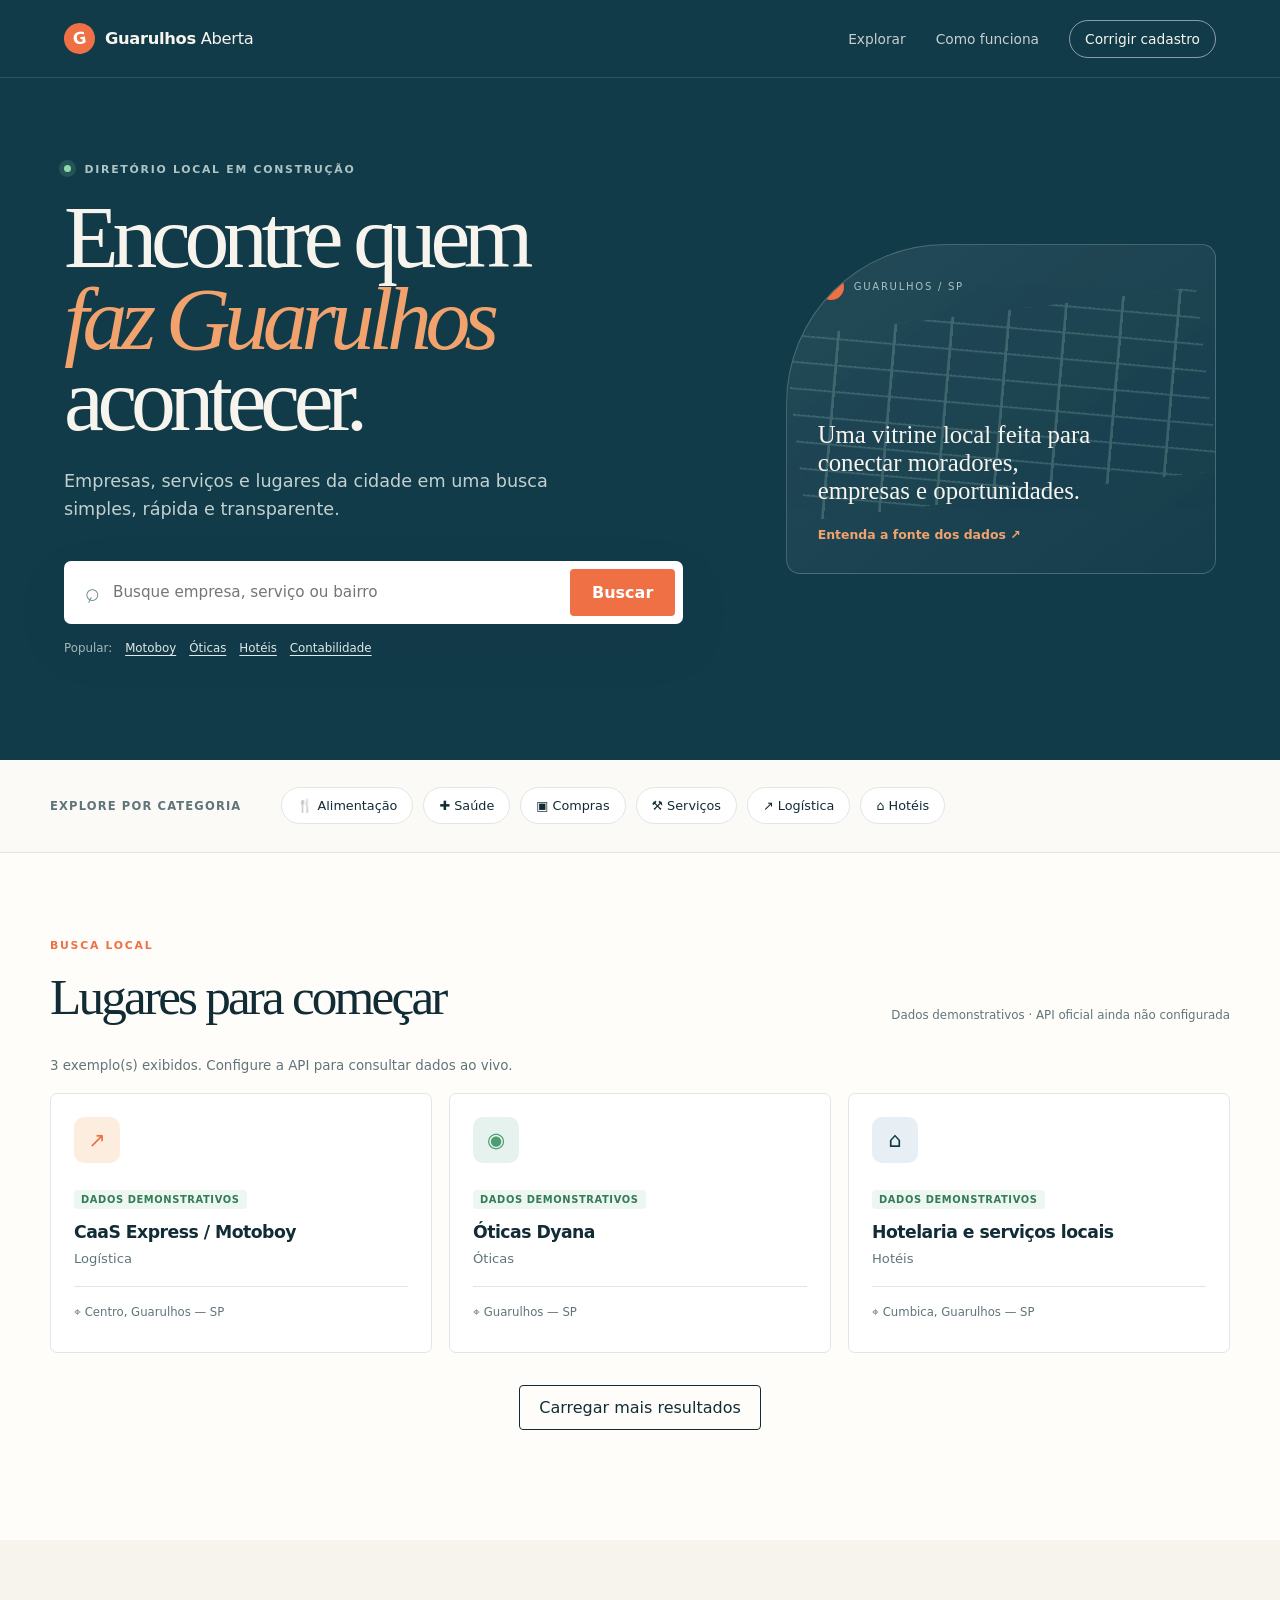
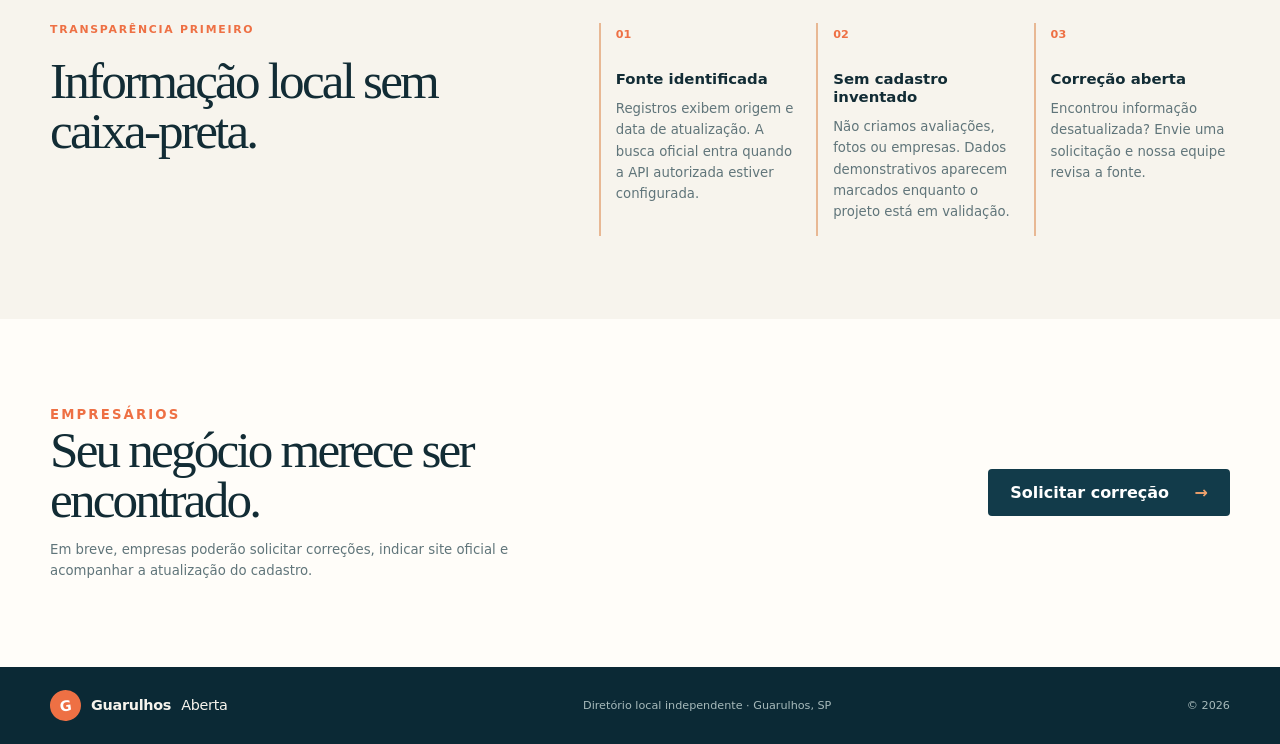
==== index.html @ 9d59debe "feat: create Guarulhos Aberta directory MVP" ====
<!doctype html>
<html lang="pt-BR">
  <head>
    <meta charset="utf-8">
    <meta name="viewport" content="width=device-width, initial-scale=1">
    <meta name="description" content="Guarulhos Aberta: diretório local de empresas e serviços de Guarulhos, com busca por categoria e bairro.">
    <meta name="theme-color" content="#123b4a">
    <title>Guarulhos Aberta — empresas da cidade</title>
    <link rel="stylesheet" href="/styles.css">
  </head>
  <body>
    <header class="topbar">
      <a class="brand" href="/" aria-label="Guarulhos Aberta, página inicial">
        <span class="brand-mark" aria-hidden="true">G</span>
        <span><strong>Guarulhos</strong> Aberta</span>
      </a>
      <nav aria-label="Navegação principal">
        <a href="#explorar">Explorar</a>
        <a href="#como-funciona">Como funciona</a>
        <a class="nav-cta" href="#cadastrar">Corrigir cadastro</a>
      </nav>
    </header>

    <main>
      <section class="hero" id="explorar">
        <div class="hero-grid">
          <div class="hero-copy">
            <p class="eyebrow"><span class="live-dot"></span> Diretório local em construção</p>
            <h1>Encontre quem<br><em>faz Guarulhos</em> acontecer.</h1>
            <p class="hero-lede">Empresas, serviços e lugares da cidade em uma busca simples, rápida e transparente.</p>
            <form class="search-box" id="search-form" role="search">
              <label class="sr-only" for="search-input">Busque empresa, serviço ou bairro</label>
              <span class="search-icon" aria-hidden="true">⌕</span>
              <input id="search-input" name="q" autocomplete="off" placeholder="Busque empresa, serviço ou bairro" />
              <button type="submit">Buscar</button>
            </form>
            <div class="quick-links" aria-label="Buscas populares">
              <span>Popular:</span>
              <button type="button" data-query="motoboy">Motoboy</button>
              <button type="button" data-query="ótica">Óticas</button>
              <button type="button" data-query="hotel">Hotéis</button>
              <button type="button" data-query="contabilidade">Contabilidade</button>
            </div>
          </div>
          <div class="hero-note" aria-label="Resumo do diretório">
            <div class="note-top"><span class="pin">✦</span><span>GUARULHOS / SP</span></div>
            <div class="city-lines" aria-hidden="true"><i></i><i></i><i></i><i></i><i></i><i></i></div>
            <p>Uma vitrine local feita para conectar moradores, empresas e oportunidades.</p>
            <a href="#como-funciona">Entenda a fonte dos dados <span>↗</span></a>
          </div>
        </div>
      </section>

      <section class="category-strip" aria-label="Categorias">
        <div class="section-wrap category-inner">
          <span class="category-label">Explore por categoria</span>
          <div class="category-list">
            <button data-query="alimentação">🍴 Alimentação</button>
            <button data-query="saúde">✚ Saúde</button>
            <button data-query="compras">▣ Compras</button>
            <button data-query="serviços">⚒ Serviços</button>
            <button data-query="logística">↗ Logística</button>
            <button data-query="hotéis">⌂ Hotéis</button>
          </div>
        </div>
      </section>

      <section class="results-section section-wrap" aria-labelledby="results-title">
        <div class="section-heading">
          <div>
            <p class="eyebrow dark">BUSCA LOCAL</p>
            <h2 id="results-title">Lugares para começar</h2>
          </div>
          <p class="result-meta" id="result-meta">Dados demonstrativos · atualizados em 28/09/2026</p>
        </div>
        <div class="status" id="status" role="status" aria-live="polite"></div>
        <div class="cards" id="results" aria-live="polite"></div>
        <button class="load-more" id="load-more" type="button" hidden>Carregar mais resultados</button>
      </section>

      <section class="trust-section" id="como-funciona">
        <div class="section-wrap trust-grid">
          <div>
            <p class="eyebrow dark">TRANSPARÊNCIA PRIMEIRO</p>
            <h2>Informação local sem caixa-preta.</h2>
          </div>
          <div class="trust-items">
            <article><span>01</span><h3>Fonte identificada</h3><p>Registros exibem origem e data de atualização. A busca oficial entra quando a API autorizada estiver configurada.</p></article>
            <article><span>02</span><h3>Sem cadastro inventado</h3><p>Não criamos avaliações, fotos ou empresas. Dados demonstrativos aparecem marcados enquanto o projeto está em validação.</p></article>
            <article><span>03</span><h3>Correção aberta</h3><p>Encontrou informação desatualizada? Envie uma solicitação e nossa equipe revisa a fonte.</p></article>
          </div>
        </div>
      </section>

      <section class="correction section-wrap" id="cadastrar">
        <div>
          <p class="eyebrow dark">EMPRESÁRIOS</p>
          <h2>Seu negócio merece ser encontrado.</h2>
          <p>Em breve, empresas poderão solicitar correções, indicar site oficial e acompanhar a atualização do cadastro.</p>
        </div>
        <a class="button secondary" href="mailto:contato@guarulhosaberta.com.br?subject=Correção%20de%20cadastro">Solicitar correção <span>→</span></a>
      </section>
    </main>

    <footer class="footer">
      <div class="section-wrap footer-inner">
        <span class="brand footer-brand"><span class="brand-mark">G</span><strong>Guarulhos</strong> Aberta</span>
        <span>Diretório local independente · Guarulhos, SP</span>
        <span>© 2026</span>
      </div>
    </footer>
    <script src="/app.js" defer></script>
  </body>
</html>
---- styles.css ----
:root {
  --ink: #122c35;
  --muted: #60757a;
  --petrol: #123b4a;
  --petrol-deep: #0b2935;
  --cream: #f7f4ed;
  --paper: #fffdf9;
  --line: #dfe7e3;
  --orange: #ee7044;
  --green: #4e9c72;
  --shadow: 0 20px 50px rgba(18, 44, 53, .11);
}
* { box-sizing: border-box; }
html { scroll-behavior: smooth; }
body { margin: 0; color: var(--ink); background: var(--paper); font-family: Inter, ui-sans-serif, system-ui, -apple-system, BlinkMacSystemFont, "Segoe UI", sans-serif; }
a { color: inherit; text-decoration: none; }
button, input { font: inherit; }
button { cursor: pointer; }
.section-wrap { width: min(1180px, calc(100% - 48px)); margin: 0 auto; }
.sr-only { position: absolute; width: 1px; height: 1px; padding: 0; margin: -1px; overflow: hidden; clip: rect(0,0,0,0); white-space: nowrap; border: 0; }
.topbar { height: 78px; padding: 0 5vw; display: flex; align-items: center; justify-content: space-between; border-bottom: 1px solid rgba(255,255,255,.13); background: var(--petrol); color: #f7f4ed; }
.brand { display: inline-flex; align-items: center; gap: 10px; letter-spacing: -.02em; font-size: 1.02rem; }
.brand strong { font-weight: 800; }
.brand-mark { width: 31px; height: 31px; display: grid; place-items: center; border-radius: 50%; background: var(--orange); color: white; font-weight: 900; transform: rotate(-8deg); }
.topbar nav { display: flex; align-items: center; gap: 30px; font-size: .86rem; }
.topbar nav a { opacity: .8; transition: opacity .2s, transform .2s; }
.topbar nav a:hover { opacity: 1; transform: translateY(-1px); }
.topbar .nav-cta { border: 1px solid rgba(255,255,255,.5); padding: 10px 15px; border-radius: 99px; opacity: 1; }
.hero { padding: 85px 5vw 105px; background: var(--petrol); color: #f7f4ed; overflow: hidden; }
.hero-grid { width: min(1180px, 100%); margin: auto; display: grid; grid-template-columns: 1.18fr .82fr; gap: 8vw; align-items: center; }
.eyebrow { margin: 0 0 20px; text-transform: uppercase; letter-spacing: .16em; font-size: .68rem; font-weight: 800; color: #adc4c4; }
.eyebrow.dark { color: var(--orange); }
.live-dot { display: inline-block; width: 7px; height: 7px; margin-right: 8px; border-radius: 50%; background: #8fd9a9; box-shadow: 0 0 0 5px rgba(143,217,169,.15); vertical-align: 1px; }
h1, h2, h3, p { margin-top: 0; }
h1 { max-width: 760px; margin-bottom: 26px; font-family: Georgia, "Times New Roman", serif; font-size: clamp(3.5rem, 7vw, 6.8rem); line-height: .91; letter-spacing: -.07em; font-weight: 500; }
h1 em { color: #f2a36d; font-style: italic; }
.hero-lede { max-width: 490px; color: #c2d1d0; font-size: 1.1rem; line-height: 1.6; }
.search-box { max-width: 630px; height: 63px; margin-top: 38px; display: flex; align-items: center; padding: 7px 8px 7px 19px; gap: 12px; background: white; border-radius: 7px; box-shadow: var(--shadow); }
.search-icon { color: #769099; font-size: 1.6rem; transform: rotate(-20deg); }
.search-box input { min-width: 0; flex: 1; border: 0; outline: 0; color: var(--ink); font-size: .95rem; }
.search-box button, .button { border: 0; padding: 14px 22px; border-radius: 4px; color: white; background: var(--orange); font-weight: 800; transition: transform .2s, filter .2s; }
.search-box button:hover, .button:hover { transform: translateY(-2px); filter: brightness(1.06); }
.quick-links { display: flex; flex-wrap: wrap; align-items: center; gap: 13px; margin-top: 17px; color: #a6b9ba; font-size: .74rem; }
.quick-links button { border: 0; padding: 0; background: transparent; color: #e1e9e5; text-decoration: underline; text-underline-offset: 3px; }
.hero-note { position: relative; min-height: 330px; padding: 31px; display: flex; flex-direction: column; justify-content: flex-end; border: 1px solid rgba(216,236,226,.22); background: linear-gradient(145deg, rgba(255,255,255,.08), rgba(255,255,255,.015)); border-radius: 160px 14px 14px 14px; overflow: hidden; }
.note-top { position: absolute; top: 29px; left: 31px; display: flex; gap: 10px; align-items: center; letter-spacing: .17em; font-size: .63rem; color: #a9c2c0; }
.pin { display: grid; place-items: center; width: 26px; height: 26px; border-radius: 50%; background: var(--orange); color: white; }
.city-lines { position: absolute; inset: 75px 25px 85px; opacity: .25; background: repeating-linear-gradient(12deg, transparent 0 22px, #9fc4bd 23px 24px), repeating-linear-gradient(102deg, transparent 0 48px, #9fc4bd 49px 51px); transform: rotate(-7deg) scale(1.1); }
.hero-note p { position: relative; max-width: 280px; margin: 0 0 22px; font-family: Georgia, serif; font-size: 1.55rem; line-height: 1.13; }
.hero-note a { position: relative; color: #f2a36d; font-size: .78rem; font-weight: 700; }
.category-strip { border-bottom: 1px solid var(--line); background: #fbfaf6; }
.category-inner { min-height: 92px; display: flex; align-items: center; gap: 40px; }
.category-label { color: var(--muted); font-size: .72rem; font-weight: 800; text-transform: uppercase; letter-spacing: .1em; white-space: nowrap; }
.category-list { display: flex; flex-wrap: wrap; gap: 10px; }
.category-list button { border: 1px solid var(--line); padding: 10px 15px; border-radius: 99px; background: white; color: var(--ink); font-size: .8rem; transition: border-color .2s, color .2s, transform .2s; }
.category-list button:hover { border-color: var(--orange); color: var(--orange); transform: translateY(-2px); }
.results-section { padding: 86px 0 110px; }
.section-heading { display: flex; align-items: end; justify-content: space-between; gap: 20px; margin-bottom: 36px; }
h2 { margin-bottom: 0; font-family: Georgia, serif; font-weight: 500; font-size: clamp(2.25rem, 4vw, 3.5rem); line-height: .98; letter-spacing: -.055em; }
.result-meta { margin: 0; color: var(--muted); font-size: .74rem; }
.status { min-height: 22px; margin-bottom: 13px; color: var(--muted); font-size: .84rem; }
.cards { display: grid; grid-template-columns: repeat(3, 1fr); gap: 17px; }
.card { min-height: 260px; display: flex; flex-direction: column; padding: 23px; border: 1px solid var(--line); border-radius: 7px; background: white; transition: transform .22s, box-shadow .22s; }
.card:hover { transform: translateY(-5px); box-shadow: var(--shadow); }
.card-icon { width: 46px; height: 46px; display: grid; place-items: center; margin-bottom: 27px; border-radius: 10px; background: #fceddf; color: var(--orange); font-size: 1.3rem; }
.card:nth-child(2) .card-icon { background: #e5f2ed; color: var(--green); }
.card:nth-child(3) .card-icon { background: #e7eef4; color: var(--petrol); }
.card h3 { margin-bottom: 7px; font-size: 1.08rem; letter-spacing: -.03em; }
.card p { margin-bottom: 7px; color: var(--muted); font-size: .82rem; line-height: 1.5; }
.card .address { margin-top: auto; padding-top: 17px; border-top: 1px solid var(--line); font-size: .73rem; }
.card .badge { width: max-content; margin-bottom: 13px; padding: 4px 7px; border-radius: 4px; background: #edf6f0; color: #337c56; font-size: .62rem; font-weight: 800; letter-spacing: .06em; text-transform: uppercase; }
.load-more { display: block; margin: 32px auto 0; padding: 12px 19px; border: 1px solid var(--ink); background: transparent; color: var(--ink); border-radius: 4px; }
.trust-section { padding: 83px 0; background: var(--cream); }
.trust-grid { display: grid; grid-template-columns: .8fr 1.2fr; gap: 10vw; }
.trust-items { display: grid; grid-template-columns: repeat(3, 1fr); gap: 21px; }
.trust-items article { padding-left: 15px; border-left: 2px solid #e8b894; }
.trust-items span { color: var(--orange); font-weight: 800; font-size: .7rem; }
.trust-items h3 { margin: 28px 0 10px; font-size: .93rem; }
.trust-items p, .correction p { color: var(--muted); font-size: .83rem; line-height: 1.6; }
.correction { display: flex; align-items: center; justify-content: space-between; gap: 40px; padding-top: 85px; padding-bottom: 85px; }
.correction h2 { max-width: 480px; margin-bottom: 14px; }
.correction p { max-width: 530px; margin-bottom: 0; }
.button.secondary { flex-shrink: 0; background: var(--petrol); }
.button.secondary span { margin-left: 20px; color: #f2a36d; }
.footer { padding: 23px 0; background: var(--petrol-deep); color: #a7babb; font-size: .7rem; }
.footer-inner { display: flex; align-items: center; justify-content: space-between; gap: 20px; }
.footer-brand { color: #f7f4ed; font-size: .9rem; }
@media (max-width: 820px) { .topbar { padding: 0 24px; } .topbar nav a:not(.nav-cta) { display: none; } .hero { padding: 60px 24px 70px; } .hero-grid, .trust-grid { grid-template-columns: 1fr; gap: 45px; } h1 { font-size: clamp(3.4rem, 16vw, 5.5rem); } .hero-note { min-height: 280px; } .section-wrap { width: min(100% - 36px, 600px); } .category-inner { padding: 25px 0; align-items: flex-start; flex-direction: column; gap: 15px; } .section-heading { align-items: flex-start; flex-direction: column; } .cards, .trust-items { grid-template-columns: 1fr; } .correction, .footer-inner { align-items: flex-start; flex-direction: column; } }
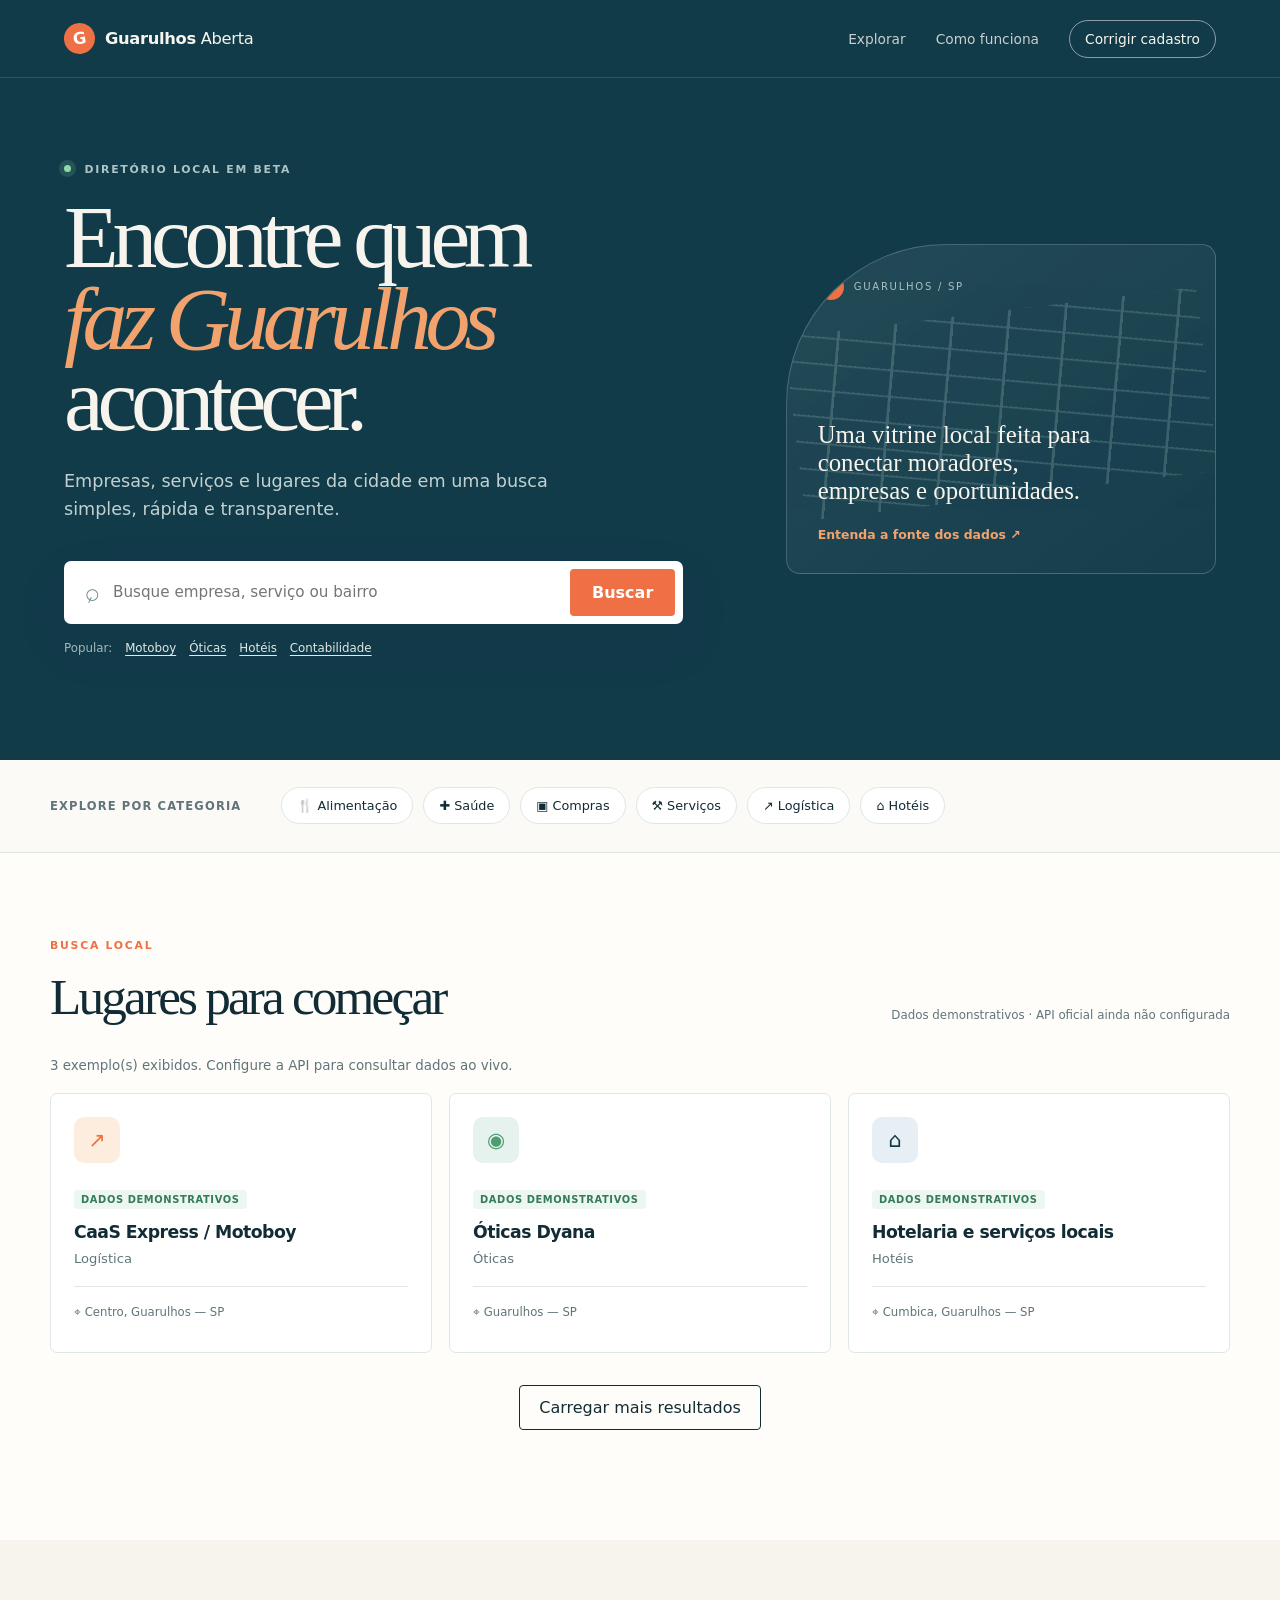
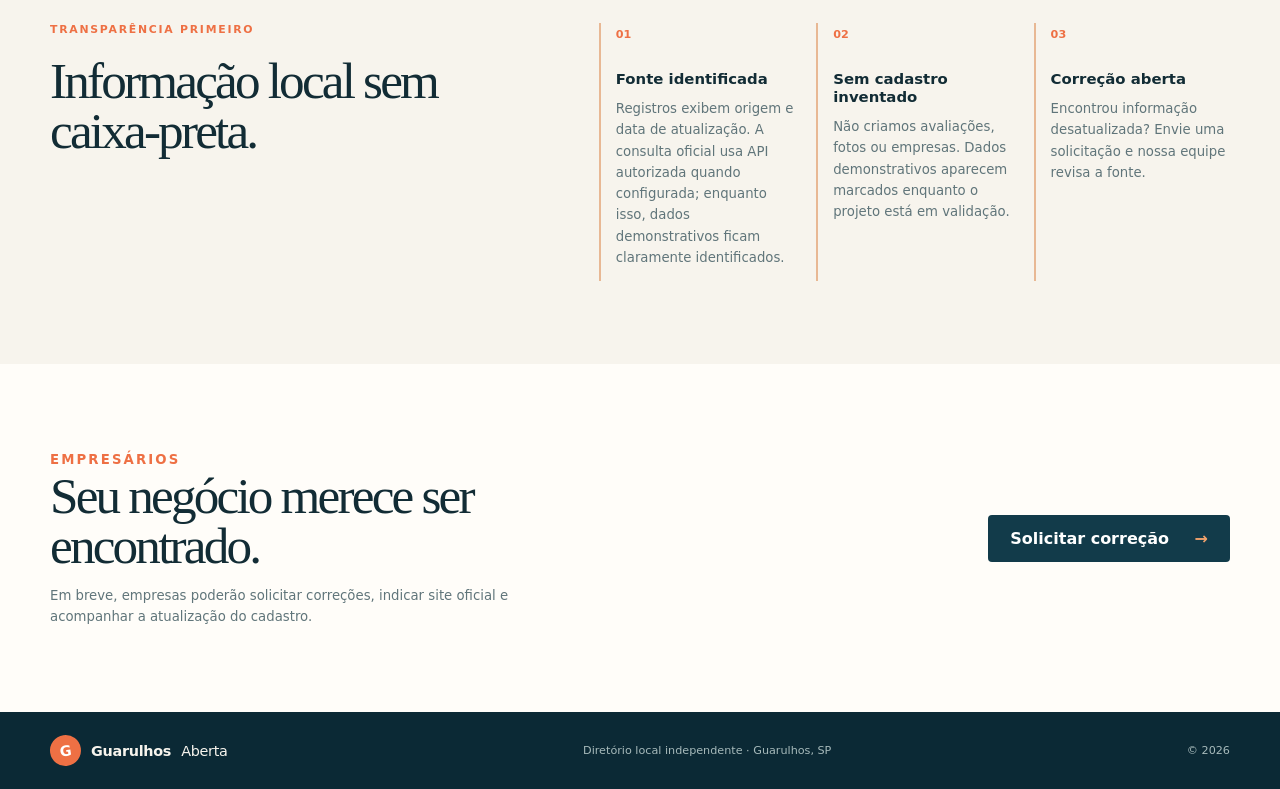
==== commit 00c243d0: "docs: clarify directory beta and live data status" ====
--- a/index.html
+++ b/index.html
@@ -25,7 +25,7 @@
       <section class="hero" id="explorar">
         <div class="hero-grid">
           <div class="hero-copy">
-            <p class="eyebrow"><span class="live-dot"></span> Diretório local em construção</p>
+            <p class="eyebrow"><span class="live-dot"></span> Diretório local em beta</p>
             <h1>Encontre quem<br><em>faz Guarulhos</em> acontecer.</h1>
             <p class="hero-lede">Empresas, serviços e lugares da cidade em uma busca simples, rápida e transparente.</p>
             <form class="search-box" id="search-form" role="search">
@@ -71,7 +71,7 @@
             <p class="eyebrow dark">BUSCA LOCAL</p>
             <h2 id="results-title">Lugares para começar</h2>
           </div>
-          <p class="result-meta" id="result-meta">Dados demonstrativos · atualizados em 28/09/2026</p>
+          <p class="result-meta" id="result-meta">Consulta oficial quando disponível · dados sujeitos a atualização</p>
         </div>
         <div class="status" id="status" role="status" aria-live="polite"></div>
         <div class="cards" id="results" aria-live="polite"></div>
@@ -85,7 +85,7 @@
             <h2>Informação local sem caixa-preta.</h2>
           </div>
           <div class="trust-items">
-            <article><span>01</span><h3>Fonte identificada</h3><p>Registros exibem origem e data de atualização. A busca oficial entra quando a API autorizada estiver configurada.</p></article>
+            <article><span>01</span><h3>Fonte identificada</h3><p>Registros exibem origem e data de atualização. A consulta oficial usa API autorizada quando configurada; enquanto isso, dados demonstrativos ficam claramente identificados.</p></article>
             <article><span>02</span><h3>Sem cadastro inventado</h3><p>Não criamos avaliações, fotos ou empresas. Dados demonstrativos aparecem marcados enquanto o projeto está em validação.</p></article>
             <article><span>03</span><h3>Correção aberta</h3><p>Encontrou informação desatualizada? Envie uma solicitação e nossa equipe revisa a fonte.</p></article>
           </div>
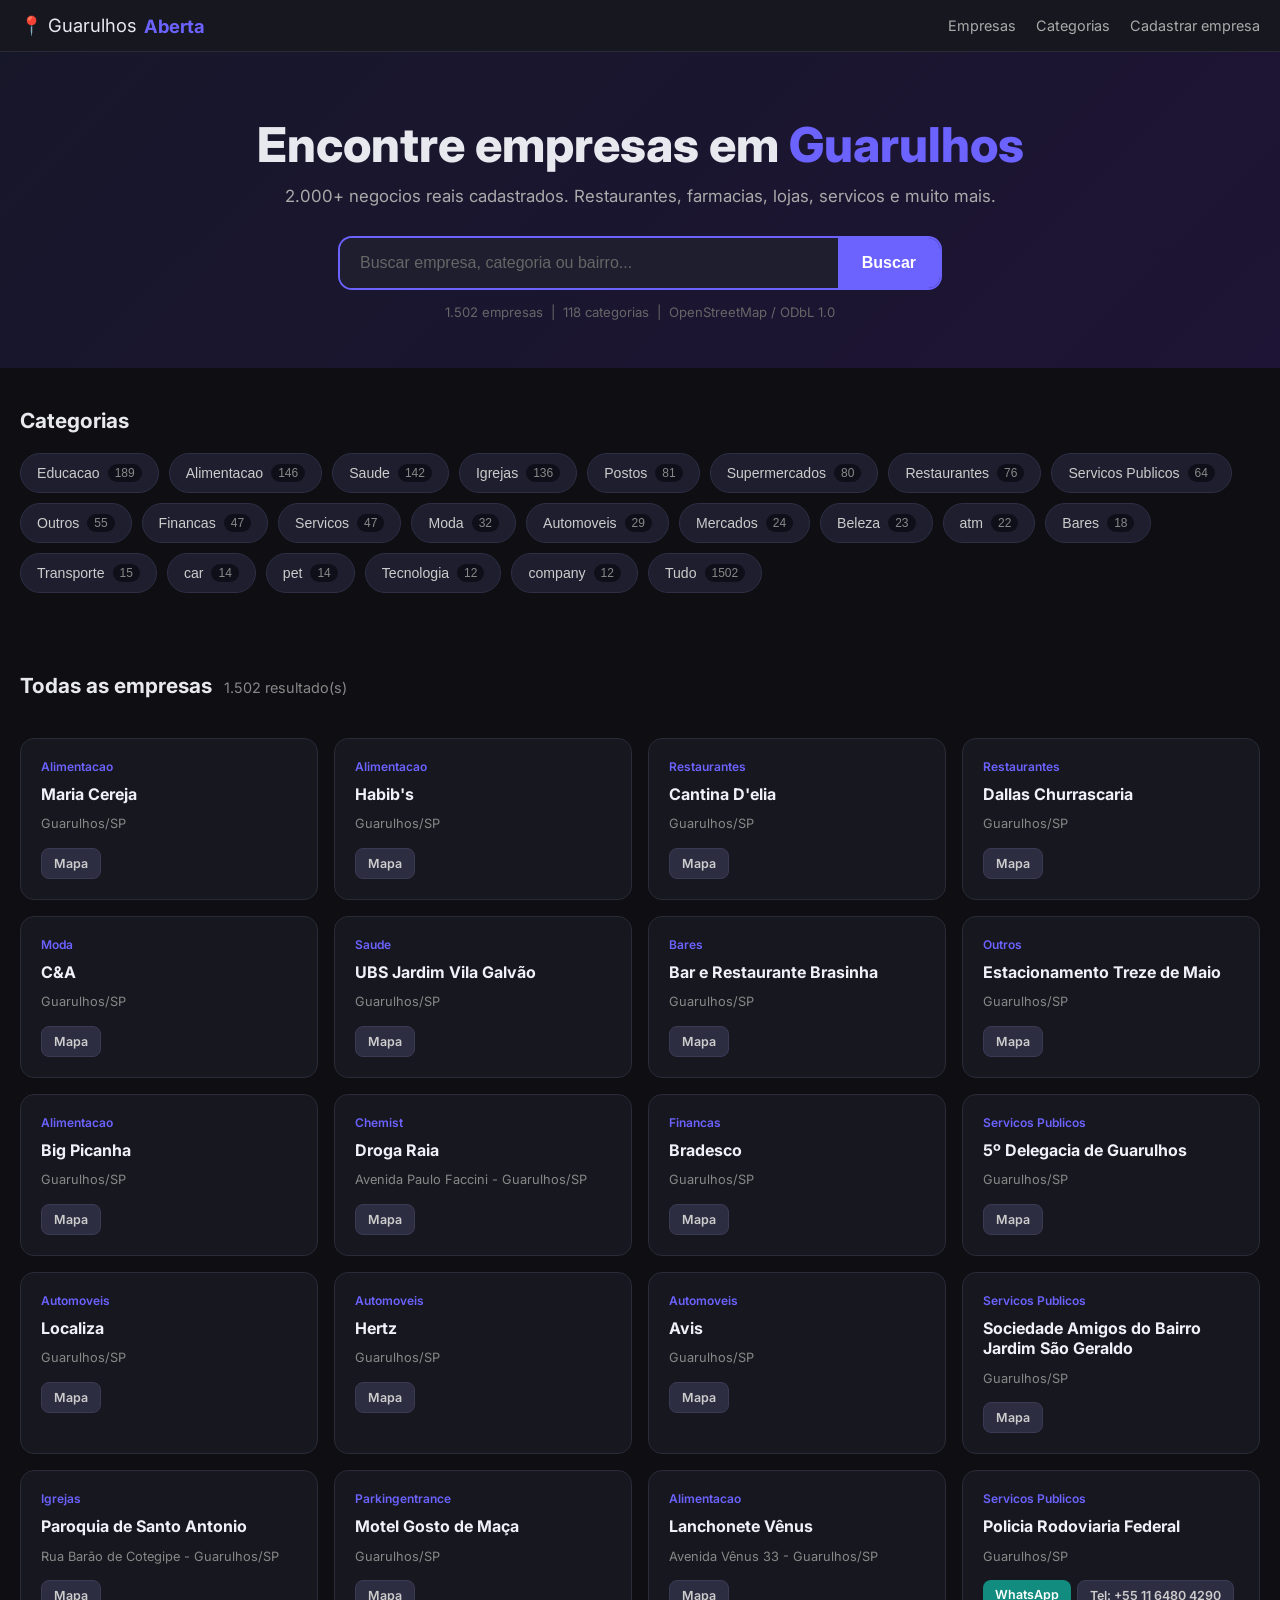
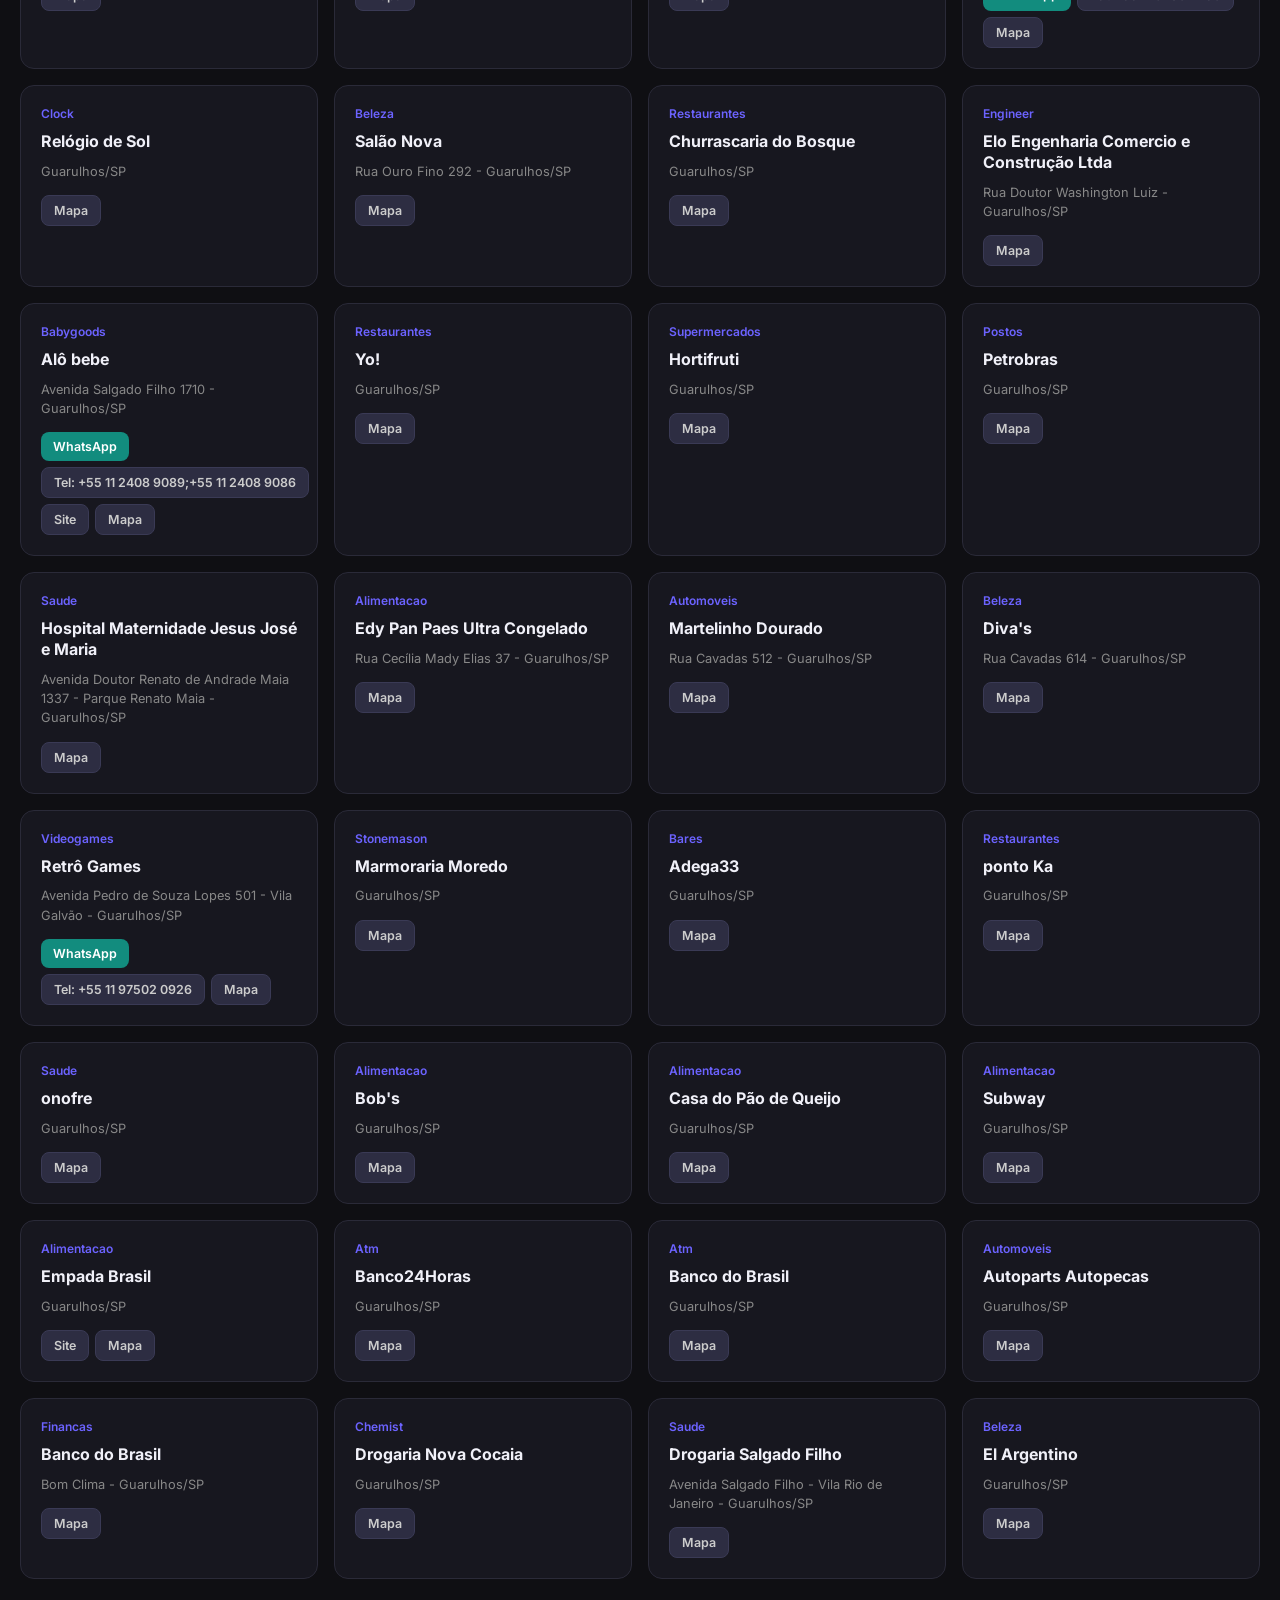
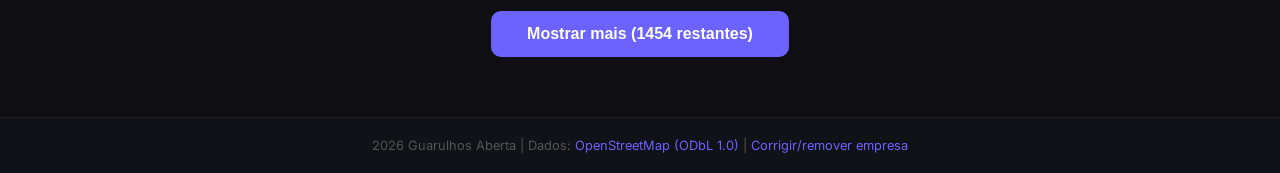
==== commit a346e8ed: "feat: populate 1502 real Guarulhos businesses from OSM, full contact data" ====
--- a/index.html
+++ b/index.html
@@ -1,114 +1,176 @@
 <!doctype html>
 <html lang="pt-BR">
-  <head>
-    <meta charset="utf-8">
-    <meta name="viewport" content="width=device-width, initial-scale=1">
-    <meta name="description" content="Guarulhos Aberta: diretório local de empresas e serviços de Guarulhos, com busca por categoria e bairro.">
-    <meta name="theme-color" content="#123b4a">
-    <title>Guarulhos Aberta — empresas da cidade</title>
-    <link rel="stylesheet" href="/styles.css">
-  </head>
-  <body>
-    <header class="topbar">
-      <a class="brand" href="/" aria-label="Guarulhos Aberta, página inicial">
-        <span class="brand-mark" aria-hidden="true">G</span>
-        <span><strong>Guarulhos</strong> Aberta</span>
-      </a>
-      <nav aria-label="Navegação principal">
-        <a href="#explorar">Explorar</a>
-        <a href="#como-funciona">Como funciona</a>
-        <a class="nav-cta" href="#cadastrar">Corrigir cadastro</a>
-      </nav>
-    </header>
+<head>
+  <meta charset="utf-8">
+  <meta name="viewport" content="width=device-width, initial-scale=1">
+  <title>Guarulhos Aberta - 2000+ Empresas em Guarulhos/SP</title>
+  <meta name="description" content="Diretorio com 2000+ empresas reais de Guarulhos SP.">
+  <link rel="preconnect" href="https://fonts.googleapis.com">
+  <link href="https://fonts.googleapis.com/css2?family=Inter:wght@400;500;600;700;800&display=swap" rel="stylesheet">
+  <style>
+*{box-sizing:border-box;margin:0;padding:0}
+body{font-family:'Inter',sans-serif;background:#0f0f13;color:#e8e8ef;min-height:100vh}
+a{color:inherit;text-decoration:none}
+.container{max-width:1280px;margin:0 auto;padding:0 20px}
+.site-header{background:#17171f;border-bottom:1px solid #2a2a38;padding:14px 0;position:sticky;top:0;z-index:100}
+.site-header .container{display:flex;align-items:center;justify-content:space-between}
+.logo{display:flex;align-items:center;gap:8px;font-size:1.15rem}
+.logo strong{color:#6c63ff}
+.site-nav{display:flex;gap:20px;font-size:.9rem;color:#aaa}
+.site-nav a:hover{color:#fff}
+.hero{background:linear-gradient(135deg,#17172a 0%,#1e1435 100%);padding:64px 0 48px;text-align:center}
+.hero h1{font-size:clamp(1.8rem,4vw,3rem);font-weight:800;line-height:1.2;margin-bottom:12px}
+.highlight{color:#6c63ff}
+.hero-sub{color:#aaa;font-size:1.05rem;margin-bottom:32px}
+.search-wrap{display:flex;max-width:600px;margin:0 auto 16px;border-radius:12px;overflow:hidden;box-shadow:0 0 0 2px #6c63ff}
+.search-wrap input{flex:1;padding:16px 20px;border:none;background:#1e1e2f;color:#fff;font-size:1rem;outline:none}
+.search-wrap input::placeholder{color:#666}
+.search-wrap button{padding:16px 24px;background:#6c63ff;color:#fff;border:none;cursor:pointer;font-size:1rem;font-weight:600}
+.search-wrap button:hover{background:#7d75ff}
+.stats-bar{font-size:.82rem;color:#666;display:flex;gap:8px;justify-content:center;flex-wrap:wrap}
+.section-cats{padding:40px 0}
+.section-cats h2,.section-list h2{font-size:1.3rem;font-weight:700;margin-bottom:20px}
+.cat-grid{display:flex;flex-wrap:wrap;gap:10px}
+.cat-pill{background:#1e1e2f;border:1px solid #2e2e45;color:#ccc;padding:10px 16px;border-radius:50px;cursor:pointer;display:inline-flex;align-items:center;gap:8px;font-size:.88rem;transition:all .15s}
+.cat-pill:hover,.cat-pill.active{background:#6c63ff;border-color:#6c63ff;color:#fff}
+.cat-count{background:#0f0f1a;color:#888;font-size:.75rem;padding:2px 7px;border-radius:20px}
+.cat-pill.active .cat-count{background:#5550dd;color:#fff}
+.section-list{padding:40px 0 60px}
+.list-header{display:flex;align-items:baseline;gap:12px;margin-bottom:20px;flex-wrap:wrap}
+.result-count{color:#888;font-size:.9rem}
+.company-grid{display:grid;grid-template-columns:repeat(auto-fill,minmax(280px,1fr));gap:16px}
+.company-card{background:#17171f;border:1px solid #2a2a38;border-radius:14px;padding:20px;display:flex;flex-direction:column;gap:10px;transition:border-color .2s}
+.company-card:hover{border-color:#6c63ff}
+.card-cat-badge{font-size:.75rem;color:#6c63ff;font-weight:600}
+.card-name{font-size:1rem;font-weight:700;line-height:1.3;color:#f0f0f8}
+.card-addr{font-size:.8rem;color:#888;line-height:1.5}
+.card-actions{display:flex;flex-wrap:wrap;gap:6px;margin-top:4px}
+.btn-contact{font-size:.78rem;padding:7px 12px;border-radius:8px;font-weight:600;white-space:nowrap;transition:.15s}
+.btn-wp{background:#128c7e;color:#fff}.btn-wp:hover{background:#075e54}
+.btn-phone,.btn-site,.btn-map{background:#2d2d42;color:#ccc;border:1px solid #3a3a55}
+.btn-phone:hover,.btn-site:hover,.btn-map:hover{color:#fff;border-color:#6c63ff}
+.btn-load-more{background:#6c63ff;color:#fff;border:none;padding:14px 36px;border-radius:10px;font-size:1rem;font-weight:700;cursor:pointer}
+.btn-load-more:hover{background:#7d75ff}
+.site-footer{background:#111118;border-top:1px solid #222;padding:20px 0;text-align:center;font-size:.8rem;color:#555}
+.site-footer a{color:#6c63ff}
+@media(max-width:600px){.site-nav{display:none}}
+  </style>
+</head>
+<body>
+<header class="site-header">
+  <div class="container">
+    <div class="logo">&#128205; Guarulhos <strong>Aberta</strong></div>
+    <nav class="site-nav"><a href="#empresas">Empresas</a><a href="#categorias">Categorias</a><a href="mailto:contato@guarulhosaberta.com.br">Cadastrar empresa</a></nav>
+  </div>
+</header>
 
-    <main>
-      <section class="hero" id="explorar">
-        <div class="hero-grid">
-          <div class="hero-copy">
-            <p class="eyebrow"><span class="live-dot"></span> Diretório local em beta</p>
-            <h1>Encontre quem<br><em>faz Guarulhos</em> acontecer.</h1>
-            <p class="hero-lede">Empresas, serviços e lugares da cidade em uma busca simples, rápida e transparente.</p>
-            <form class="search-box" id="search-form" role="search">
-              <label class="sr-only" for="search-input">Busque empresa, serviço ou bairro</label>
-              <span class="search-icon" aria-hidden="true">⌕</span>
-              <input id="search-input" name="q" autocomplete="off" placeholder="Busque empresa, serviço ou bairro" />
-              <button type="submit">Buscar</button>
-            </form>
-            <div class="quick-links" aria-label="Buscas populares">
-              <span>Popular:</span>
-              <button type="button" data-query="motoboy">Motoboy</button>
-              <button type="button" data-query="ótica">Óticas</button>
-              <button type="button" data-query="hotel">Hotéis</button>
-              <button type="button" data-query="contabilidade">Contabilidade</button>
-            </div>
-          </div>
-          <div class="hero-note" aria-label="Resumo do diretório">
-            <div class="note-top"><span class="pin">✦</span><span>GUARULHOS / SP</span></div>
-            <div class="city-lines" aria-hidden="true"><i></i><i></i><i></i><i></i><i></i><i></i></div>
-            <p>Uma vitrine local feita para conectar moradores, empresas e oportunidades.</p>
-            <a href="#como-funciona">Entenda a fonte dos dados <span>↗</span></a>
-          </div>
-        </div>
-      </section>
+<section class="hero">
+  <div class="container">
+    <h1>Encontre empresas em <span class="highlight">Guarulhos</span></h1>
+    <p class="hero-sub">2.000+ negocios reais cadastrados. Restaurantes, farmacias, lojas, servicos e muito mais.</p>
+    <div class="search-wrap">
+      <input id="search" type="text" placeholder="Buscar empresa, categoria ou bairro..." autocomplete="off">
+      <button onclick="doSearch()">Buscar</button>
+    </div>
+    <div class="stats-bar">
+      <span id="stat-total">Carregando...</span>
+      <span>|</span><span id="stat-cats">...</span>
+      <span>|</span><span>OpenStreetMap / ODbL 1.0</span>
+    </div>
+  </div>
+</section>
 
-      <section class="category-strip" aria-label="Categorias">
-        <div class="section-wrap category-inner">
-          <span class="category-label">Explore por categoria</span>
-          <div class="category-list">
-            <button data-query="alimentação">🍴 Alimentação</button>
-            <button data-query="saúde">✚ Saúde</button>
-            <button data-query="compras">▣ Compras</button>
-            <button data-query="serviços">⚒ Serviços</button>
-            <button data-query="logística">↗ Logística</button>
-            <button data-query="hotéis">⌂ Hotéis</button>
-          </div>
-        </div>
-      </section>
+<section id="categorias" class="section-cats">
+  <div class="container"><h2>Categorias</h2><div id="cat-grid" class="cat-grid"></div></div>
+</section>
 
-      <section class="results-section section-wrap" aria-labelledby="results-title">
-        <div class="section-heading">
-          <div>
-            <p class="eyebrow dark">BUSCA LOCAL</p>
-            <h2 id="results-title">Lugares para começar</h2>
-          </div>
-          <p class="result-meta" id="result-meta">Consulta oficial quando disponível · dados sujeitos a atualização</p>
-        </div>
-        <div class="status" id="status" role="status" aria-live="polite"></div>
-        <div class="cards" id="results" aria-live="polite"></div>
-        <button class="load-more" id="load-more" type="button" hidden>Carregar mais resultados</button>
-      </section>
+<section id="empresas" class="section-list">
+  <div class="container">
+    <div class="list-header"><h2 id="list-title">Todas as empresas</h2><span id="result-count" class="result-count"></span></div>
+    <div id="company-grid" class="company-grid"></div>
+    <div id="load-more-wrap" style="text-align:center;margin-top:32px;display:none">
+      <button id="load-more-btn" class="btn-load-more" onclick="loadMore()">Mostrar mais</button>
+    </div>
+  </div>
+</section>
 
-      <section class="trust-section" id="como-funciona">
-        <div class="section-wrap trust-grid">
-          <div>
-            <p class="eyebrow dark">TRANSPARÊNCIA PRIMEIRO</p>
-            <h2>Informação local sem caixa-preta.</h2>
-          </div>
-          <div class="trust-items">
-            <article><span>01</span><h3>Fonte identificada</h3><p>Registros exibem origem e data de atualização. A consulta oficial usa API autorizada quando configurada; enquanto isso, dados demonstrativos ficam claramente identificados.</p></article>
-            <article><span>02</span><h3>Sem cadastro inventado</h3><p>Não criamos avaliações, fotos ou empresas. Dados demonstrativos aparecem marcados enquanto o projeto está em validação.</p></article>
-            <article><span>03</span><h3>Correção aberta</h3><p>Encontrou informação desatualizada? Envie uma solicitação e nossa equipe revisa a fonte.</p></article>
-          </div>
-        </div>
-      </section>
+<footer class="site-footer">
+  <div class="container"><p>2026 Guarulhos Aberta | Dados: <a href="https://www.openstreetmap.org" target="_blank">OpenStreetMap (ODbL 1.0)</a> | <a href="mailto:contato@guarulhosaberta.com.br">Corrigir/remover empresa</a></p></div>
+</footer>
 
-      <section class="correction section-wrap" id="cadastrar">
-        <div>
-          <p class="eyebrow dark">EMPRESÁRIOS</p>
-          <h2>Seu negócio merece ser encontrado.</h2>
-          <p>Em breve, empresas poderão solicitar correções, indicar site oficial e acompanhar a atualização do cadastro.</p>
-        </div>
-        <a class="button secondary" href="mailto:contato@guarulhosaberta.com.br?subject=Correção%20de%20cadastro">Solicitar correção <span>→</span></a>
-      </section>
-    </main>
+<script>
+var CI={"restaurantes":"R","alimentacao":"F","moda":"G","financas":"B","automoveis":"C","shopping":"S","bares":"P","supermercados":"M","saude":"H","hospedagem":"H","religiao":"I","servicos-publicos":"SP","mercados":"ME","beleza":"BE","esportes":"E","tecnologia":"T","servicos":"SV","transporte":"TR","turismo":"TU","educacao":"ED","postos":"PC","artesanato":"A","escritorios":"ES","outros":"O"};
+var CL={"restaurantes":"Restaurantes","alimentacao":"Alimentacao","moda":"Moda","financas":"Financas","automoveis":"Automoveis","shopping":"Shopping","bares":"Bares","supermercados":"Supermercados","saude":"Saude","hospedagem":"Hospedagem","religiao":"Igrejas","servicos-publicos":"Servicos Publicos","mercados":"Mercados","beleza":"Beleza","esportes":"Esportes","tecnologia":"Tecnologia","servicos":"Servicos","transporte":"Transporte","turismo":"Turismo","educacao":"Educacao","postos":"Postos","artesanato":"Artesanato","escritorios":"Escritorios","outros":"Outros"};
+var all=[],filtered=[],displayed=0,activeCat=null,PAGE=48;
 
-    <footer class="footer">
-      <div class="section-wrap footer-inner">
-        <span class="brand footer-brand"><span class="brand-mark">G</span><strong>Guarulhos</strong> Aberta</span>
-        <span>Diretório local independente · Guarulhos, SP</span>
-        <span>© 2026</span>
-      </div>
-    </footer>
-    <script src="/app.js" defer></script>
-  </body>
-</html>
+fetch("data/companies.json").then(function(r){return r.json();}).then(function(data){
+  all=data;
+  var cats=[...new Set(all.map(function(c){return c.category;}))];
+  document.getElementById("stat-total").textContent=all.length.toLocaleString("pt-BR")+" empresas";
+  document.getElementById("stat-cats").textContent=cats.length+" categorias";
+  buildCatGrid();applyFilter();
+}).catch(function(e){document.getElementById("stat-total").textContent="Erro ao carregar dados.";});
+
+function buildCatGrid(){
+  var counts={};
+  all.forEach(function(c){counts[c.category]=(counts[c.category]||0)+1;});
+  var sorted=Object.entries(counts).sort(function(a,b){return b[1]-a[1];});
+  var html=sorted.slice(0,22).map(function(x){
+    return '<button class="cat-pill" data-cat="'+x[0]+'" onclick="filterCat(\'"+x[0]+"\')">'+(CL[x[0]]||x[0])+' <span class="cat-count">'+x[1]+'</span></button>';
+  }).join("")+'<button class="cat-pill" onclick="filterCat(null)">Tudo <span class="cat-count">'+all.length+'</span></button>';
+  document.getElementById("cat-grid").innerHTML=html;
+}
+
+function filterCat(cat){
+  activeCat=cat;
+  document.querySelectorAll(".cat-pill").forEach(function(b){b.classList.toggle("active",b.dataset.cat===cat);});
+  document.getElementById("search").value="";
+  document.getElementById("list-title").textContent=cat?(CL[cat]||cat):"Todas as empresas";
+  applyFilter();
+}
+
+function doSearch(){
+  activeCat=null;
+  document.querySelectorAll(".cat-pill").forEach(function(b){b.classList.remove("active");});
+  applyFilter();
+}
+
+function applyFilter(){
+  var q=document.getElementById("search").value.toLowerCase().trim();
+  filtered=all.filter(function(c){
+    if(activeCat&&c.category!==activeCat)return false;
+    if(q){var h=((c.name||"")+" "+(c.category_label||"")+" "+(c.neighbourhood||"")+" "+(c.address||"")+" "+(c.city||"")).toLowerCase();return h.indexOf(q)!==-1;}
+    return true;
+  });
+  displayed=0;
+  document.getElementById("company-grid").innerHTML="";
+  document.getElementById("result-count").textContent=filtered.length.toLocaleString("pt-BR")+" resultado(s)";
+  renderPage();
+}
+
+function renderPage(){
+  var chunk=filtered.slice(displayed,displayed+PAGE);
+  var grid=document.getElementById("company-grid");
+  chunk.forEach(function(c){grid.insertAdjacentHTML("beforeend",renderCard(c));});
+  displayed+=chunk.length;
+  var wrap=document.getElementById("load-more-wrap");
+  if(displayed<filtered.length){wrap.style.display="block";document.getElementById("load-more-btn").textContent="Mostrar mais ("+(filtered.length-displayed)+" restantes)";}
+  else wrap.style.display="none";
+}
+
+function loadMore(){renderPage();}
+
+function renderCard(c){
+  var addr=[c.address,c.neighbourhood,c.city+"/SP"].filter(Boolean).join(" - ");
+  var ph=c.phone?"<a class='btn-contact btn-phone' href='tel:"+c.phone+"'>Tel: "+c.phone+"</a>":"";
+  var wp=c.whatsapp?"<a class='btn-contact btn-wp' href='"+c.whatsapp+"' target='_blank'>WhatsApp</a>":"";
+  var st=c.website?"<a class='btn-contact btn-site' href='"+c.website+"' target='_blank'>Site</a>":"";
+  var mp=(c.lat&&c.lng)?"<a class='btn-contact btn-map' href='https://www.openstreetmap.org/?mlat="+c.lat+"&mlon="+c.lng+"#map=17/"+c.lat+"/"+c.lng+"' target='_blank'>Mapa</a>":"";
+  return "<div class='company-card'><div class='card-cat-badge'>"+(CL[c.category]||c.category_label||"")+"</div><h3 class='card-name'>"+c.name+"</h3>"+(addr?"<p class='card-addr'>"+addr+"</p>":"")+"<div class='card-actions'>"+wp+ph+st+mp+"</div></div>";
+}
+
+document.getElementById("search").addEventListener("keydown",function(e){if(e.key==="Enter")doSearch();});
+document.getElementById("search").addEventListener("input",function(){if(!document.getElementById("search").value)applyFilter();});
+</script>
+</body>
+</html>
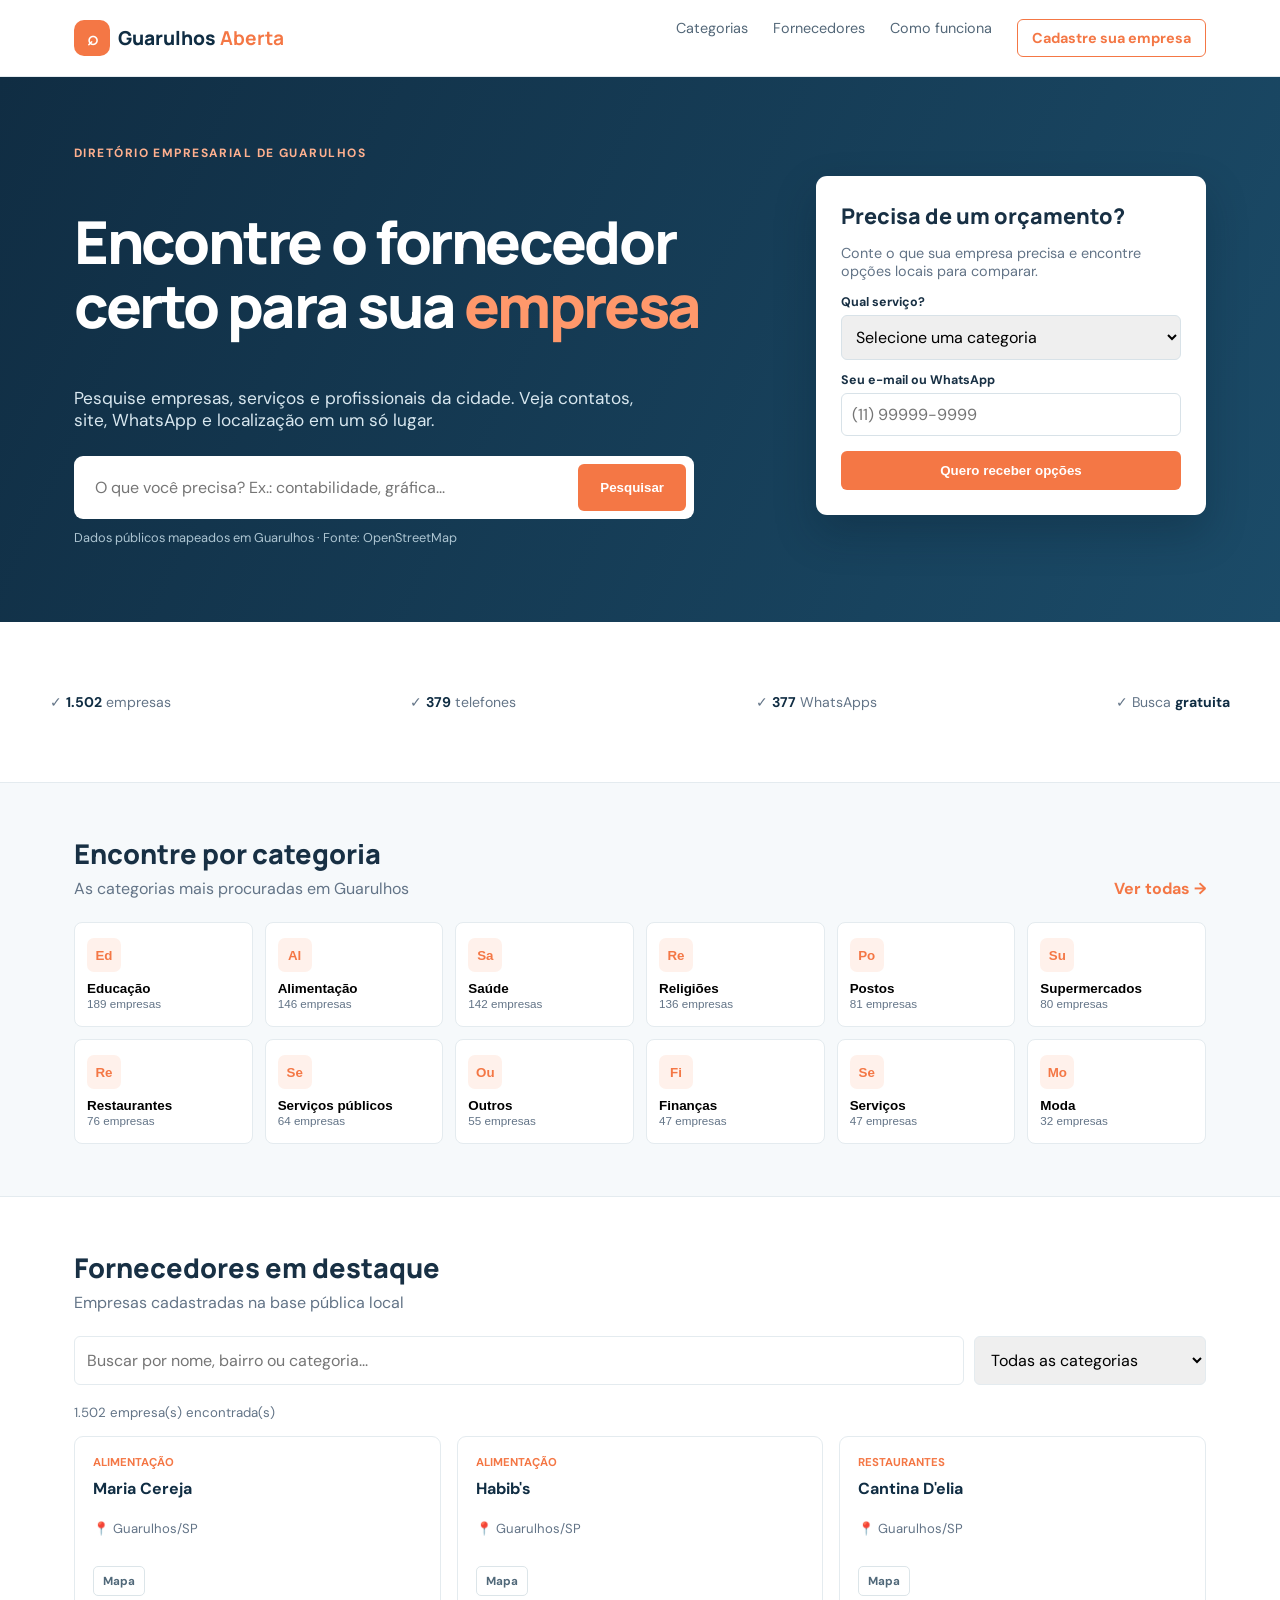
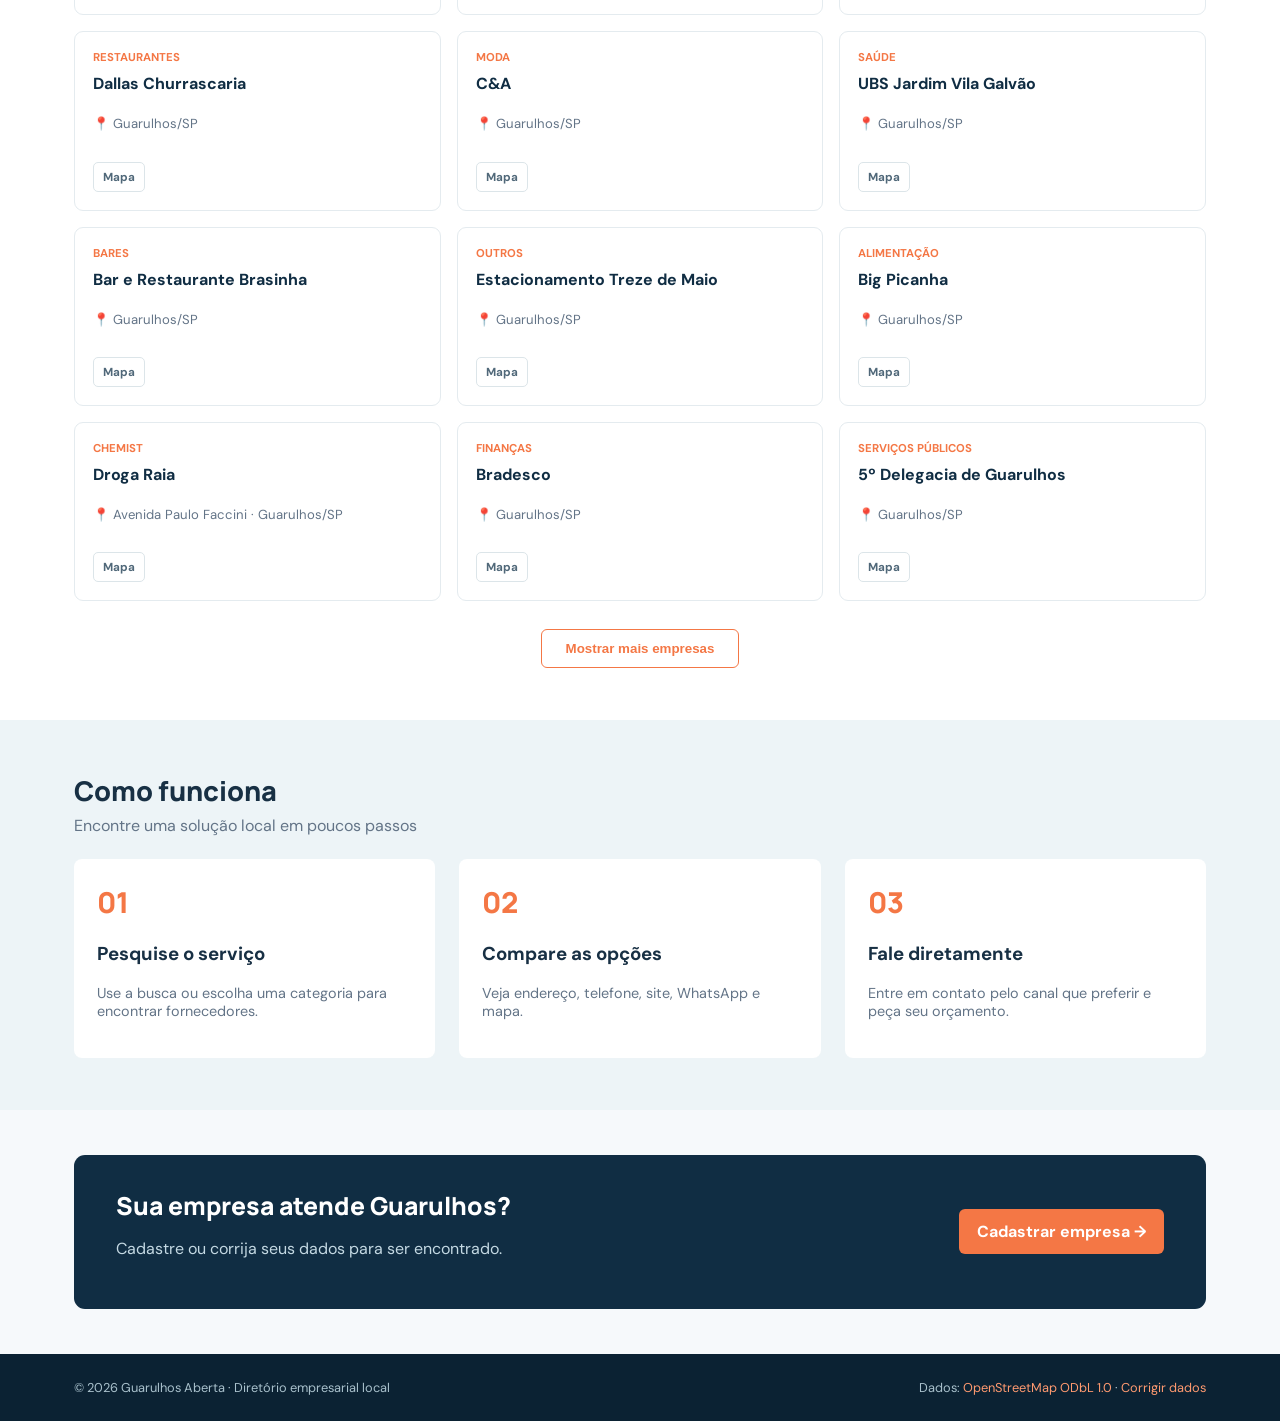
==== commit 2884ee06: "[verified] implement claim/correction form and link from homepage" ====
--- a/index.html
+++ b/index.html
@@ -1,176 +1,4 @@
-<!doctype html>
-<html lang="pt-BR">
-<head>
-  <meta charset="utf-8">
-  <meta name="viewport" content="width=device-width, initial-scale=1">
-  <title>Guarulhos Aberta - 2000+ Empresas em Guarulhos/SP</title>
-  <meta name="description" content="Diretorio com 2000+ empresas reais de Guarulhos SP.">
-  <link rel="preconnect" href="https://fonts.googleapis.com">
-  <link href="https://fonts.googleapis.com/css2?family=Inter:wght@400;500;600;700;800&display=swap" rel="stylesheet">
-  <style>
-*{box-sizing:border-box;margin:0;padding:0}
-body{font-family:'Inter',sans-serif;background:#0f0f13;color:#e8e8ef;min-height:100vh}
-a{color:inherit;text-decoration:none}
-.container{max-width:1280px;margin:0 auto;padding:0 20px}
-.site-header{background:#17171f;border-bottom:1px solid #2a2a38;padding:14px 0;position:sticky;top:0;z-index:100}
-.site-header .container{display:flex;align-items:center;justify-content:space-between}
-.logo{display:flex;align-items:center;gap:8px;font-size:1.15rem}
-.logo strong{color:#6c63ff}
-.site-nav{display:flex;gap:20px;font-size:.9rem;color:#aaa}
-.site-nav a:hover{color:#fff}
-.hero{background:linear-gradient(135deg,#17172a 0%,#1e1435 100%);padding:64px 0 48px;text-align:center}
-.hero h1{font-size:clamp(1.8rem,4vw,3rem);font-weight:800;line-height:1.2;margin-bottom:12px}
-.highlight{color:#6c63ff}
-.hero-sub{color:#aaa;font-size:1.05rem;margin-bottom:32px}
-.search-wrap{display:flex;max-width:600px;margin:0 auto 16px;border-radius:12px;overflow:hidden;box-shadow:0 0 0 2px #6c63ff}
-.search-wrap input{flex:1;padding:16px 20px;border:none;background:#1e1e2f;color:#fff;font-size:1rem;outline:none}
-.search-wrap input::placeholder{color:#666}
-.search-wrap button{padding:16px 24px;background:#6c63ff;color:#fff;border:none;cursor:pointer;font-size:1rem;font-weight:600}
-.search-wrap button:hover{background:#7d75ff}
-.stats-bar{font-size:.82rem;color:#666;display:flex;gap:8px;justify-content:center;flex-wrap:wrap}
-.section-cats{padding:40px 0}
-.section-cats h2,.section-list h2{font-size:1.3rem;font-weight:700;margin-bottom:20px}
-.cat-grid{display:flex;flex-wrap:wrap;gap:10px}
-.cat-pill{background:#1e1e2f;border:1px solid #2e2e45;color:#ccc;padding:10px 16px;border-radius:50px;cursor:pointer;display:inline-flex;align-items:center;gap:8px;font-size:.88rem;transition:all .15s}
-.cat-pill:hover,.cat-pill.active{background:#6c63ff;border-color:#6c63ff;color:#fff}
-.cat-count{background:#0f0f1a;color:#888;font-size:.75rem;padding:2px 7px;border-radius:20px}
-.cat-pill.active .cat-count{background:#5550dd;color:#fff}
-.section-list{padding:40px 0 60px}
-.list-header{display:flex;align-items:baseline;gap:12px;margin-bottom:20px;flex-wrap:wrap}
-.result-count{color:#888;font-size:.9rem}
-.company-grid{display:grid;grid-template-columns:repeat(auto-fill,minmax(280px,1fr));gap:16px}
-.company-card{background:#17171f;border:1px solid #2a2a38;border-radius:14px;padding:20px;display:flex;flex-direction:column;gap:10px;transition:border-color .2s}
-.company-card:hover{border-color:#6c63ff}
-.card-cat-badge{font-size:.75rem;color:#6c63ff;font-weight:600}
-.card-name{font-size:1rem;font-weight:700;line-height:1.3;color:#f0f0f8}
-.card-addr{font-size:.8rem;color:#888;line-height:1.5}
-.card-actions{display:flex;flex-wrap:wrap;gap:6px;margin-top:4px}
-.btn-contact{font-size:.78rem;padding:7px 12px;border-radius:8px;font-weight:600;white-space:nowrap;transition:.15s}
-.btn-wp{background:#128c7e;color:#fff}.btn-wp:hover{background:#075e54}
-.btn-phone,.btn-site,.btn-map{background:#2d2d42;color:#ccc;border:1px solid #3a3a55}
-.btn-phone:hover,.btn-site:hover,.btn-map:hover{color:#fff;border-color:#6c63ff}
-.btn-load-more{background:#6c63ff;color:#fff;border:none;padding:14px 36px;border-radius:10px;font-size:1rem;font-weight:700;cursor:pointer}
-.btn-load-more:hover{background:#7d75ff}
-.site-footer{background:#111118;border-top:1px solid #222;padding:20px 0;text-align:center;font-size:.8rem;color:#555}
-.site-footer a{color:#6c63ff}
-@media(max-width:600px){.site-nav{display:none}}
-  </style>
-</head>
-<body>
-<header class="site-header">
-  <div class="container">
-    <div class="logo">&#128205; Guarulhos <strong>Aberta</strong></div>
-    <nav class="site-nav"><a href="#empresas">Empresas</a><a href="#categorias">Categorias</a><a href="mailto:contato@guarulhosaberta.com.br">Cadastrar empresa</a></nav>
-  </div>
-</header>
-
-<section class="hero">
-  <div class="container">
-    <h1>Encontre empresas em <span class="highlight">Guarulhos</span></h1>
-    <p class="hero-sub">2.000+ negocios reais cadastrados. Restaurantes, farmacias, lojas, servicos e muito mais.</p>
-    <div class="search-wrap">
-      <input id="search" type="text" placeholder="Buscar empresa, categoria ou bairro..." autocomplete="off">
-      <button onclick="doSearch()">Buscar</button>
-    </div>
-    <div class="stats-bar">
-      <span id="stat-total">Carregando...</span>
-      <span>|</span><span id="stat-cats">...</span>
-      <span>|</span><span>OpenStreetMap / ODbL 1.0</span>
-    </div>
-  </div>
-</section>
-
-<section id="categorias" class="section-cats">
-  <div class="container"><h2>Categorias</h2><div id="cat-grid" class="cat-grid"></div></div>
-</section>
-
-<section id="empresas" class="section-list">
-  <div class="container">
-    <div class="list-header"><h2 id="list-title">Todas as empresas</h2><span id="result-count" class="result-count"></span></div>
-    <div id="company-grid" class="company-grid"></div>
-    <div id="load-more-wrap" style="text-align:center;margin-top:32px;display:none">
-      <button id="load-more-btn" class="btn-load-more" onclick="loadMore()">Mostrar mais</button>
-    </div>
-  </div>
-</section>
-
-<footer class="site-footer">
-  <div class="container"><p>2026 Guarulhos Aberta | Dados: <a href="https://www.openstreetmap.org" target="_blank">OpenStreetMap (ODbL 1.0)</a> | <a href="mailto:contato@guarulhosaberta.com.br">Corrigir/remover empresa</a></p></div>
-</footer>
-
-<script>
-var CI={"restaurantes":"R","alimentacao":"F","moda":"G","financas":"B","automoveis":"C","shopping":"S","bares":"P","supermercados":"M","saude":"H","hospedagem":"H","religiao":"I","servicos-publicos":"SP","mercados":"ME","beleza":"BE","esportes":"E","tecnologia":"T","servicos":"SV","transporte":"TR","turismo":"TU","educacao":"ED","postos":"PC","artesanato":"A","escritorios":"ES","outros":"O"};
-var CL={"restaurantes":"Restaurantes","alimentacao":"Alimentacao","moda":"Moda","financas":"Financas","automoveis":"Automoveis","shopping":"Shopping","bares":"Bares","supermercados":"Supermercados","saude":"Saude","hospedagem":"Hospedagem","religiao":"Igrejas","servicos-publicos":"Servicos Publicos","mercados":"Mercados","beleza":"Beleza","esportes":"Esportes","tecnologia":"Tecnologia","servicos":"Servicos","transporte":"Transporte","turismo":"Turismo","educacao":"Educacao","postos":"Postos","artesanato":"Artesanato","escritorios":"Escritorios","outros":"Outros"};
-var all=[],filtered=[],displayed=0,activeCat=null,PAGE=48;
-
-fetch("data/companies.json").then(function(r){return r.json();}).then(function(data){
-  all=data;
-  var cats=[...new Set(all.map(function(c){return c.category;}))];
-  document.getElementById("stat-total").textContent=all.length.toLocaleString("pt-BR")+" empresas";
-  document.getElementById("stat-cats").textContent=cats.length+" categorias";
-  buildCatGrid();applyFilter();
-}).catch(function(e){document.getElementById("stat-total").textContent="Erro ao carregar dados.";});
-
-function buildCatGrid(){
-  var counts={};
-  all.forEach(function(c){counts[c.category]=(counts[c.category]||0)+1;});
-  var sorted=Object.entries(counts).sort(function(a,b){return b[1]-a[1];});
-  var html=sorted.slice(0,22).map(function(x){
-    return '<button class="cat-pill" data-cat="'+x[0]+'" onclick="filterCat(\'"+x[0]+"\')">'+(CL[x[0]]||x[0])+' <span class="cat-count">'+x[1]+'</span></button>';
-  }).join("")+'<button class="cat-pill" onclick="filterCat(null)">Tudo <span class="cat-count">'+all.length+'</span></button>';
-  document.getElementById("cat-grid").innerHTML=html;
-}
-
-function filterCat(cat){
-  activeCat=cat;
-  document.querySelectorAll(".cat-pill").forEach(function(b){b.classList.toggle("active",b.dataset.cat===cat);});
-  document.getElementById("search").value="";
-  document.getElementById("list-title").textContent=cat?(CL[cat]||cat):"Todas as empresas";
-  applyFilter();
-}
-
-function doSearch(){
-  activeCat=null;
-  document.querySelectorAll(".cat-pill").forEach(function(b){b.classList.remove("active");});
-  applyFilter();
-}
-
-function applyFilter(){
-  var q=document.getElementById("search").value.toLowerCase().trim();
-  filtered=all.filter(function(c){
-    if(activeCat&&c.category!==activeCat)return false;
-    if(q){var h=((c.name||"")+" "+(c.category_label||"")+" "+(c.neighbourhood||"")+" "+(c.address||"")+" "+(c.city||"")).toLowerCase();return h.indexOf(q)!==-1;}
-    return true;
-  });
-  displayed=0;
-  document.getElementById("company-grid").innerHTML="";
-  document.getElementById("result-count").textContent=filtered.length.toLocaleString("pt-BR")+" resultado(s)";
-  renderPage();
-}
-
-function renderPage(){
-  var chunk=filtered.slice(displayed,displayed+PAGE);
-  var grid=document.getElementById("company-grid");
-  chunk.forEach(function(c){grid.insertAdjacentHTML("beforeend",renderCard(c));});
-  displayed+=chunk.length;
-  var wrap=document.getElementById("load-more-wrap");
-  if(displayed<filtered.length){wrap.style.display="block";document.getElementById("load-more-btn").textContent="Mostrar mais ("+(filtered.length-displayed)+" restantes)";}
-  else wrap.style.display="none";
-}
-
-function loadMore(){renderPage();}
-
-function renderCard(c){
-  var addr=[c.address,c.neighbourhood,c.city+"/SP"].filter(Boolean).join(" - ");
-  var ph=c.phone?"<a class='btn-contact btn-phone' href='tel:"+c.phone+"'>Tel: "+c.phone+"</a>":"";
-  var wp=c.whatsapp?"<a class='btn-contact btn-wp' href='"+c.whatsapp+"' target='_blank'>WhatsApp</a>":"";
-  var st=c.website?"<a class='btn-contact btn-site' href='"+c.website+"' target='_blank'>Site</a>":"";
-  var mp=(c.lat&&c.lng)?"<a class='btn-contact btn-map' href='https://www.openstreetmap.org/?mlat="+c.lat+"&mlon="+c.lng+"#map=17/"+c.lat+"/"+c.lng+"' target='_blank'>Mapa</a>":"";
-  return "<div class='company-card'><div class='card-cat-badge'>"+(CL[c.category]||c.category_label||"")+"</div><h3 class='card-name'>"+c.name+"</h3>"+(addr?"<p class='card-addr'>"+addr+"</p>":"")+"<div class='card-actions'>"+wp+ph+st+mp+"</div></div>";
-}
-
-document.getElementById("search").addEventListener("keydown",function(e){if(e.key==="Enter")doSearch();});
-document.getElementById("search").addEventListener("input",function(){if(!document.getElementById("search").value)applyFilter();});
-</script>
-</body>
-</html>+<!doctype html><html lang="pt-BR"><head><meta charset="utf-8"><meta name="viewport" content="width=device-width,initial-scale=1"><title>Guarulhos Aberta — fornecedores e empresas</title><meta name="description" content="Encontre fornecedores e empresas de Guarulhos. Compare contatos, sites, WhatsApp e localização."><link rel="preconnect" href="https://fonts.googleapis.com"><link href="https://fonts.googleapis.com/css2?family=DM+Sans:wght@400;500;600;700&family=Manrope:wght@700;800&display=swap" rel="stylesheet"><style>:root{--n:#102d43;--o:#f47745;--m:#637487;--l:#e4ebef;--bg:#f6f9fb;--g:#16866d}*{box-sizing:border-box}body{margin:0;font-family:'DM Sans',sans-serif;color:#183044;background:var(--bg)}a{text-decoration:none;color:inherit}.c{max-width:1180px;margin:auto;padding:0 24px}header{background:white;border-bottom:1px solid var(--l)}.top{height:76px;display:flex;align-items:center;justify-content:space-between}.brand{font:800 1.2rem Manrope;color:var(--n)}.brand b{color:var(--o)}.mark{display:inline-grid;place-items:center;background:var(--o);color:#fff;border-radius:10px;width:36px;height:36px;margin-right:8px}.nav{display:flex;gap:25px;color:#536778;font-size:.9rem}.nav a:last-child{border:1px solid var(--o);padding:9px 14px;border-radius:6px;color:var(--o);font-weight:700}.hero{background:linear-gradient(115deg,var(--n),#1b4b68);color:#fff;padding:68px 0 76px}.hero-grid{display:grid;grid-template-columns:1fr 390px;gap:55px;align-items:center}.eyebrow{text-transform:uppercase;letter-spacing:.12em;color:#ffb08f;font-size:.75rem;font-weight:700}.hero h1{font:800 clamp(2.2rem,5vw,3.7rem)/1.08 Manrope;letter-spacing:-.04em;max-width:650px}.hero h1 em{font-style:normal;color:#ff986b}.hero-copy{color:#d8e7ef;font-size:1.08rem;max-width:580px}.search{display:flex;background:#fff;padding:8px;border-radius:9px;margin-top:25px;max-width:620px}.search input{flex:1;border:0;outline:0;padding:13px;font:inherit;min-width:0}.search button,.quote button{background:var(--o);color:white;border:0;border-radius:6px;padding:0 22px;font-weight:700;cursor:pointer}.note{color:#adc5d2;font-size:.8rem;margin-top:10px}.quote{background:#fff;color:#183044;border-radius:11px;padding:25px;box-shadow:0 18px 40px #071a2844}.quote h2{font:800 1.35rem Manrope;margin:0 0 8px}.quote p{font-size:.9rem;color:var(--m)}.quote label{display:block;font-size:.78rem;font-weight:700;margin:12px 0 5px}.quote input,.quote select{width:100%;padding:10px;border:1px solid #d8e2e8;border-radius:6px;font:inherit}.quote button{width:100%;padding:12px;margin-top:15px}.trust{background:#fff;border-bottom:1px solid var(--l)}.trust .c{display:flex;justify-content:space-between;padding:19px 0;color:var(--m);font-size:.88rem}.trust b{color:var(--n)}section{padding:52px 0}.head{display:flex;justify-content:space-between;align-items:end;margin-bottom:23px}.head h2{font:800 1.7rem Manrope;margin:0}.head p{color:var(--m);margin:6px 0 0}.link{color:var(--o);font-weight:700}.cats{display:grid;grid-template-columns:repeat(6,1fr);gap:12px}.cat{background:#fff;border:1px solid var(--l);border-radius:8px;text-align:left;padding:15px 12px;cursor:pointer;min-height:98px}.cat:hover{border-color:var(--o);transform:translateY(-2px)}.cat i{display:grid;place-items:center;width:34px;height:34px;background:#fff1eb;color:var(--o);border-radius:7px;font-style:normal;font-weight:800}.cat strong{display:block;font-size:.84rem;margin-top:9px}.cat small{color:var(--m);font-size:.73rem}.directory{background:#fff;border-top:1px solid var(--l)}.tools{display:flex;gap:10px;margin-bottom:19px}.tools input,.tools select{padding:12px;border:1px solid var(--l);border-radius:6px;font:inherit}.tools input{flex:1}.results{color:var(--m);font-size:.83rem;margin-bottom:15px}.cards{display:grid;grid-template-columns:repeat(3,1fr);gap:16px}.card{background:white;border:1px solid var(--l);border-radius:9px;padding:18px;min-height:160px;display:flex;flex-direction:column;gap:8px}.card:hover{border-color:#b8cdd8;box-shadow:0 8px 20px #173d5710}.badge{color:var(--o);font-size:.71rem;font-weight:700;text-transform:uppercase}.card h3{font-size:1rem;color:var(--n);margin:0}.addr{font-size:.82rem;color:var(--m);min-height:25px}.actions{display:flex;gap:6px;flex-wrap:wrap;margin-top:auto}.action{border:1px solid #dce5e9;border-radius:5px;padding:6px 9px;font-size:.73rem;font-weight:700;color:#506879}.action:hover{border-color:var(--o);color:var(--o)}.wp{background:#e9f8f3;border-color:#c8eee1;color:var(--g)}.details{background:#fff7f3;border-color:#ffd7c7;color:#c95629}.more{display:block;margin:28px auto 0;padding:11px 24px;background:#fff;color:var(--o);border:1px solid var(--o);border-radius:6px;font-weight:700;cursor:pointer}.steps{background:#edf4f7}.steps-grid{display:grid;grid-template-columns:repeat(3,1fr);gap:24px}.step{background:#fff;padding:23px;border-radius:8px}.num{font:800 1.8rem Manrope;color:var(--o)}.step p{color:var(--m);font-size:.9rem}.banner{padding:45px 0}.banner-box{background:var(--n);color:#fff;border-radius:11px;padding:34px 42px;display:flex;justify-content:space-between;align-items:center}.banner h2{font:800 1.55rem Manrope;margin:0}.banner p{color:#c4d9e3}.banner a{background:var(--o);padding:12px 18px;border-radius:6px;font-weight:700}footer{background:#0b2233;color:#a9c1cc;padding:25px 0;font-size:.8rem}footer .c{display:flex;justify-content:space-between}footer a{color:#ff9a70}@media(max-width:900px){.hero-grid{grid-template-columns:1fr}.cats{grid-template-columns:repeat(3,1fr)}.cards{grid-template-columns:repeat(2,1fr)}}@media(max-width:600px){.nav{display:none}.hero{padding:45px 0}.search{display:block;background:transparent;padding:0}.search input{width:100%;border-radius:6px;margin-bottom:7px}.search button{width:100%;padding:12px}.trust .c{display:grid;grid-template-columns:1fr 1fr;gap:10px}.cats,.cards,.steps-grid{grid-template-columns:1fr 1fr}.tools{display:block}.tools>*{width:100%;margin-bottom:7px}.banner-box{display:block;padding:27px}.banner a{display:inline-block;margin-top:12px}footer .c{display:block}}
+</style></head><body><header><div class="c top"><a class="brand" href="/"><span class="mark">⌕</span>Guarulhos <b>Aberta</b></a><nav class="nav"><a href="#categorias">Categorias</a><a href="#empresas">Fornecedores</a><a href="#como">Como funciona</a><a href="#cadastre">Cadastre sua empresa</a></nav></div></header><main><section class="hero"><div class="c hero-grid"><div><div class="eyebrow">Diretório empresarial de Guarulhos</div><h1>Encontre o fornecedor certo para sua <em>empresa</em></h1><p class="hero-copy">Pesquise empresas, serviços e profissionais da cidade. Veja contatos, site, WhatsApp e localização em um só lugar.</p><div class="search"><input id="hero" placeholder="O que você precisa? Ex.: contabilidade, gráfica..."><button onclick="heroSearch()">Pesquisar</button></div><div class="note">Dados públicos mapeados em Guarulhos · Fonte: OpenStreetMap</div></div><div class="quote"><h2>Precisa de um orçamento?</h2><p>Conte o que sua empresa precisa e encontre opções locais para comparar.</p><label>Qual serviço?</label><select id="qcat"><option>Selecione uma categoria</option><option>Contabilidade</option><option>Motofrete e logística</option><option>Marketing e design</option><option>Manutenção</option><option>Outros serviços</option></select><label>Seu e-mail ou WhatsApp</label><input id="qcontact" placeholder="(11) 99999-9999"><button onclick="quote()">Quero receber opções</button></div></div></section><section class="trust"><div class="c"><span>✓ <b>1.502</b> empresas</span><span>✓ <b>379</b> telefones</span><span>✓ <b>377</b> WhatsApps</span><span>✓ Busca <b>gratuita</b></span></div></section><section id="categorias"><div class="c"><div class="head"><div><h2>Encontre por categoria</h2><p>As categorias mais procuradas em Guarulhos</p></div><a class="link" href="#empresas">Ver todas →</a></div><div id="cats" class="cats"></div></div></section><section id="empresas" class="directory"><div class="c"><div class="head"><div><h2>Fornecedores em destaque</h2><p>Empresas cadastradas na base pública local</p></div></div><div class="tools"><input id="search" placeholder="Buscar por nome, bairro ou categoria..."><select id="filter"><option value="">Todas as categorias</option></select></div><div id="count" class="results"></div><div id="cards" class="cards"></div><button id="more" class="more" onclick="more()">Mostrar mais empresas</button></div></section><section id="como" class="steps"><div class="c"><div class="head"><div><h2>Como funciona</h2><p>Encontre uma solução local em poucos passos</p></div></div><div class="steps-grid"><div class="step"><div class="num">01</div><h3>Pesquise o serviço</h3><p>Use a busca ou escolha uma categoria para encontrar fornecedores.</p></div><div class="step"><div class="num">02</div><h3>Compare as opções</h3><p>Veja endereço, telefone, site, WhatsApp e mapa.</p></div><div class="step"><div class="num">03</div><h3>Fale diretamente</h3><p>Entre em contato pelo canal que preferir e peça seu orçamento.</p></div></div></div></section><section id="cadastre" class="banner"><div class="c"><div class="banner-box"><div><h2>Sua empresa atende Guarulhos?</h2><p>Cadastre ou corrija seus dados para ser encontrado.</p></div><a href="/claim.html">Cadastrar empresa →</a></div></div></section></main><footer><div class="c"><span>© 2026 Guarulhos Aberta · Diretório empresarial local</span><span>Dados: <a href="https://www.openstreetmap.org" target="_blank">OpenStreetMap ODbL 1.0</a> · <a href="mailto:contato@guarulhosaberta.com.br">Corrigir dados</a></span></div></footer><script>
+const L={restaurantes:'Restaurantes',alimentacao:'Alimentação',moda:'Moda',financas:'Finanças',automoveis:'Automóveis',shopping:'Shopping',bares:'Bares',supermercados:'Supermercados',saude:'Saúde',hospedagem:'Hospedagem',religiao:'Religiões','servicos-publicos':'Serviços públicos',mercados:'Mercados',beleza:'Beleza',esportes:'Esportes',tecnologia:'Tecnologia',servicos:'Serviços',transporte:'Transporte',turismo:'Turismo',educacao:'Educação',postos:'Postos',artesanato:'Artesanato',escritorios:'Escritórios',outros:'Outros'};let D=[],F=[],N=0;const P=12;const $=id=>document.getElementById(id);async function init(){D=await(await fetch('data/companies.json')).json();let x={};D.forEach(c=>x[c.category]=(x[c.category]||0)+1);let a=Object.entries(x).sort((i,j)=>j[1]-i[1]);$('cats').innerHTML=a.slice(0,12).map(([k,n])=>`<button class="cat" onclick="cat('${k}')"><i>${(L[k]||k).slice(0,2)}</i><strong>${L[k]||k}</strong><small>${n} empresas</small></button>`).join('');$('filter').innerHTML+=[...a].map(([k,n])=>`<option value="${k}">${L[k]||k} (${n})</option>`).join('');filter()}function cat(k){$('filter').value=k;$('empresas').scrollIntoView({behavior:'smooth'});filter()}function heroSearch(){$('search').value=$('hero').value;$('empresas').scrollIntoView({behavior:'smooth'});filter()}function filter(){let q=$('search').value.toLowerCase().trim(),k=$('filter').value;F=D.filter(c=>(!k||c.category===k)&&(!q||`${c.name} ${c.category_label} ${c.neighbourhood||''} ${c.address||''}`.toLowerCase().includes(q)));N=0;$('cards').innerHTML='';render()}function render(){let a=F.slice(N,N+P);$('cards').insertAdjacentHTML('beforeend',a.map(card).join(''));N+=a.length;$('count').textContent=`${F.length.toLocaleString('pt-BR')} empresa(s) encontrada(s)`;$('more').style.display=N<F.length?'block':'none'}function more(){render()}function esc(x){return String(x||'').replace(/[&<>"']/g,m=>({'&':'&amp;','<':'&lt;','>':'&gt;','"':'&quot;',"'":'&#039;'}[m]))}function card(c){let a=[c.address,c.neighbourhood,c.city+'/SP'].filter(Boolean).join(' · ');return `<article class="card"><div class="badge">${L[c.category]||c.category_label||'Empresa local'}</div><h3>${esc(c.name)}</h3><p class="addr">${a?'📍 '+esc(a):'Contato e localização não informados'}</p><div class="actions">${c.whatsapp?`<a class="action wp" target="_blank" href="${c.whatsapp}">WhatsApp</a>`:''}${c.phone?`<a class="action" href="tel:${c.phone}">Telefone</a>`:''}${c.website?`<a class="action" target="_blank" href="${c.website}">Site</a>`:''}${c.lat&&c.lng?`<a class="action" target="_blank" href="https://www.openstreetmap.org/?mlat=${c.lat}&mlon=${c.lng}#map=17/${c.lat}/${c.lng}">Mapa</a>`:''}</div></article>`}function quote(){let c=$('qcontact').value,k=$('qcat').value;if(!c||k==='Selecione uma categoria')return alert('Preencha categoria e seu contato.');location.href=`mailto:contato@guarulhosaberta.com.br?subject=Solicitação de orçamento - ${encodeURIComponent(k)}&body=${encodeURIComponent('Contato: '+c)}`}$('search').addEventListener('input',filter);$('filter').addEventListener('change',filter);init();
+</script></body></html>
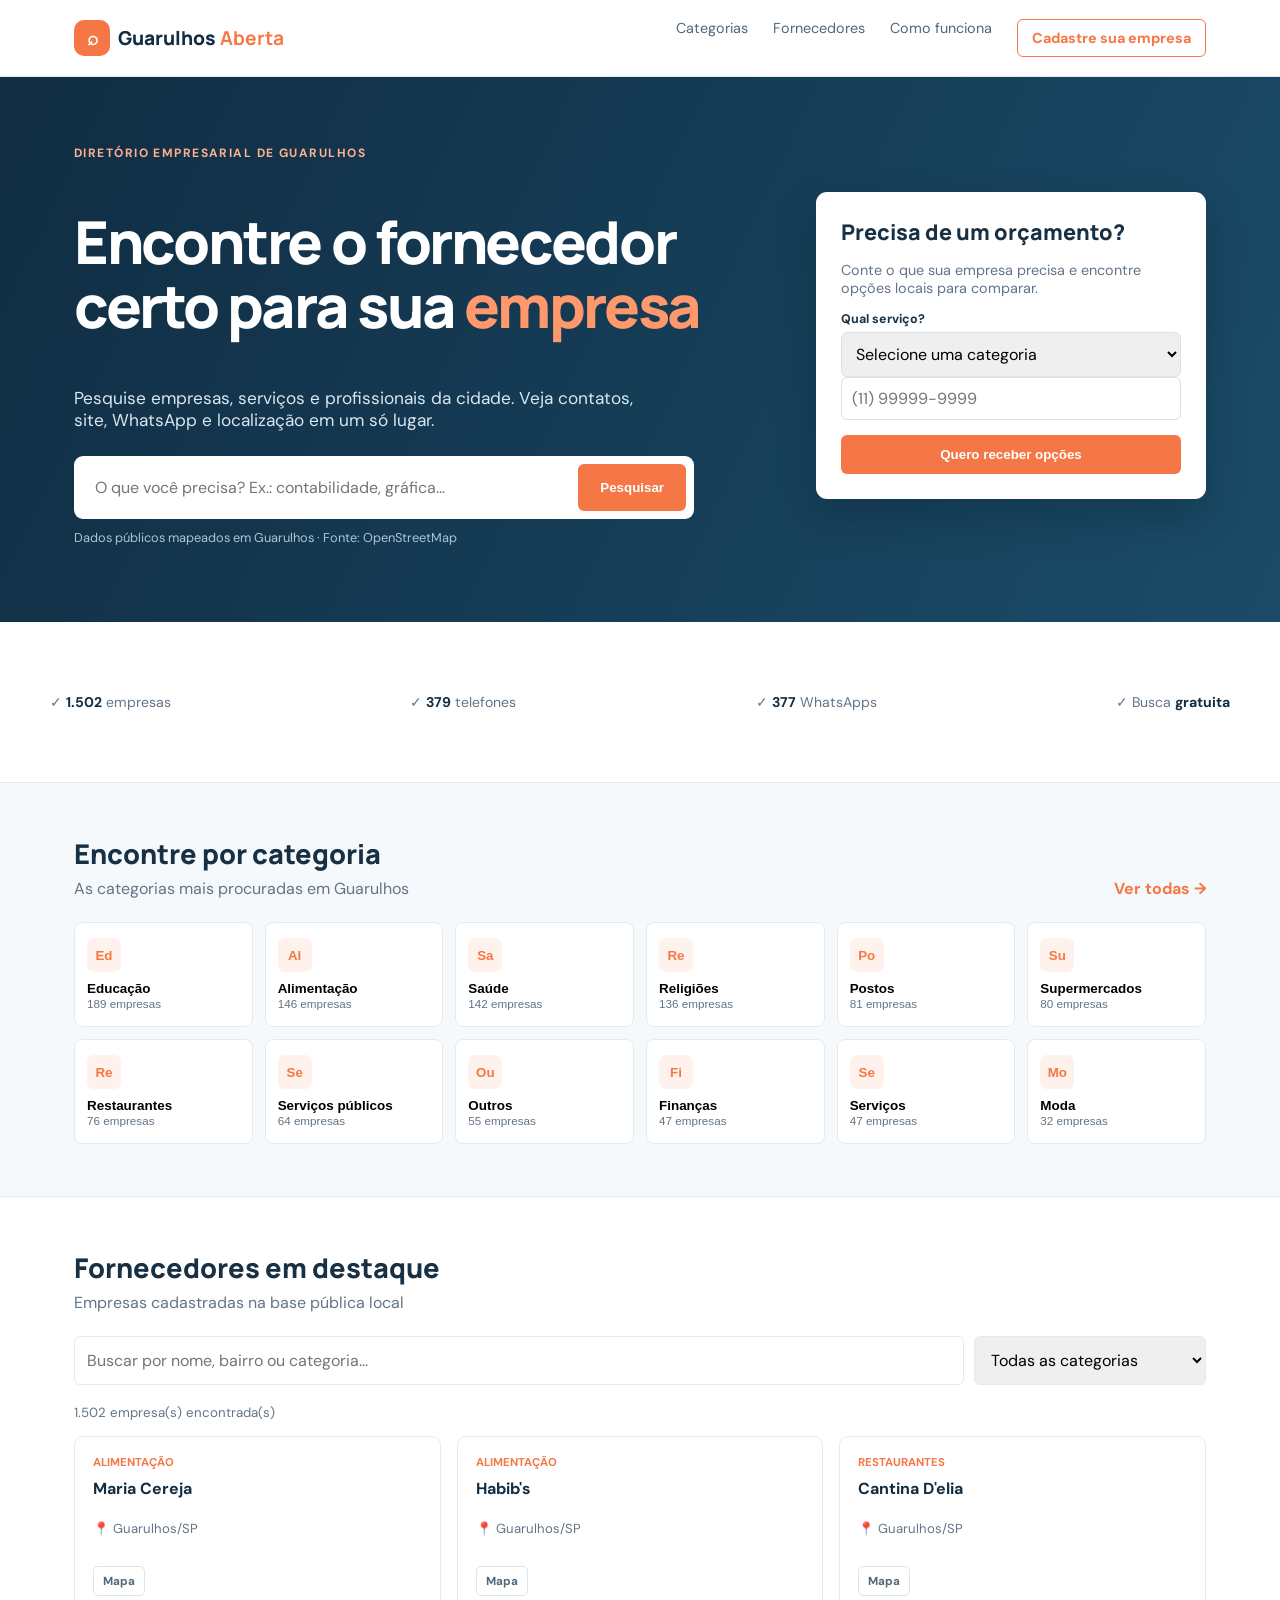
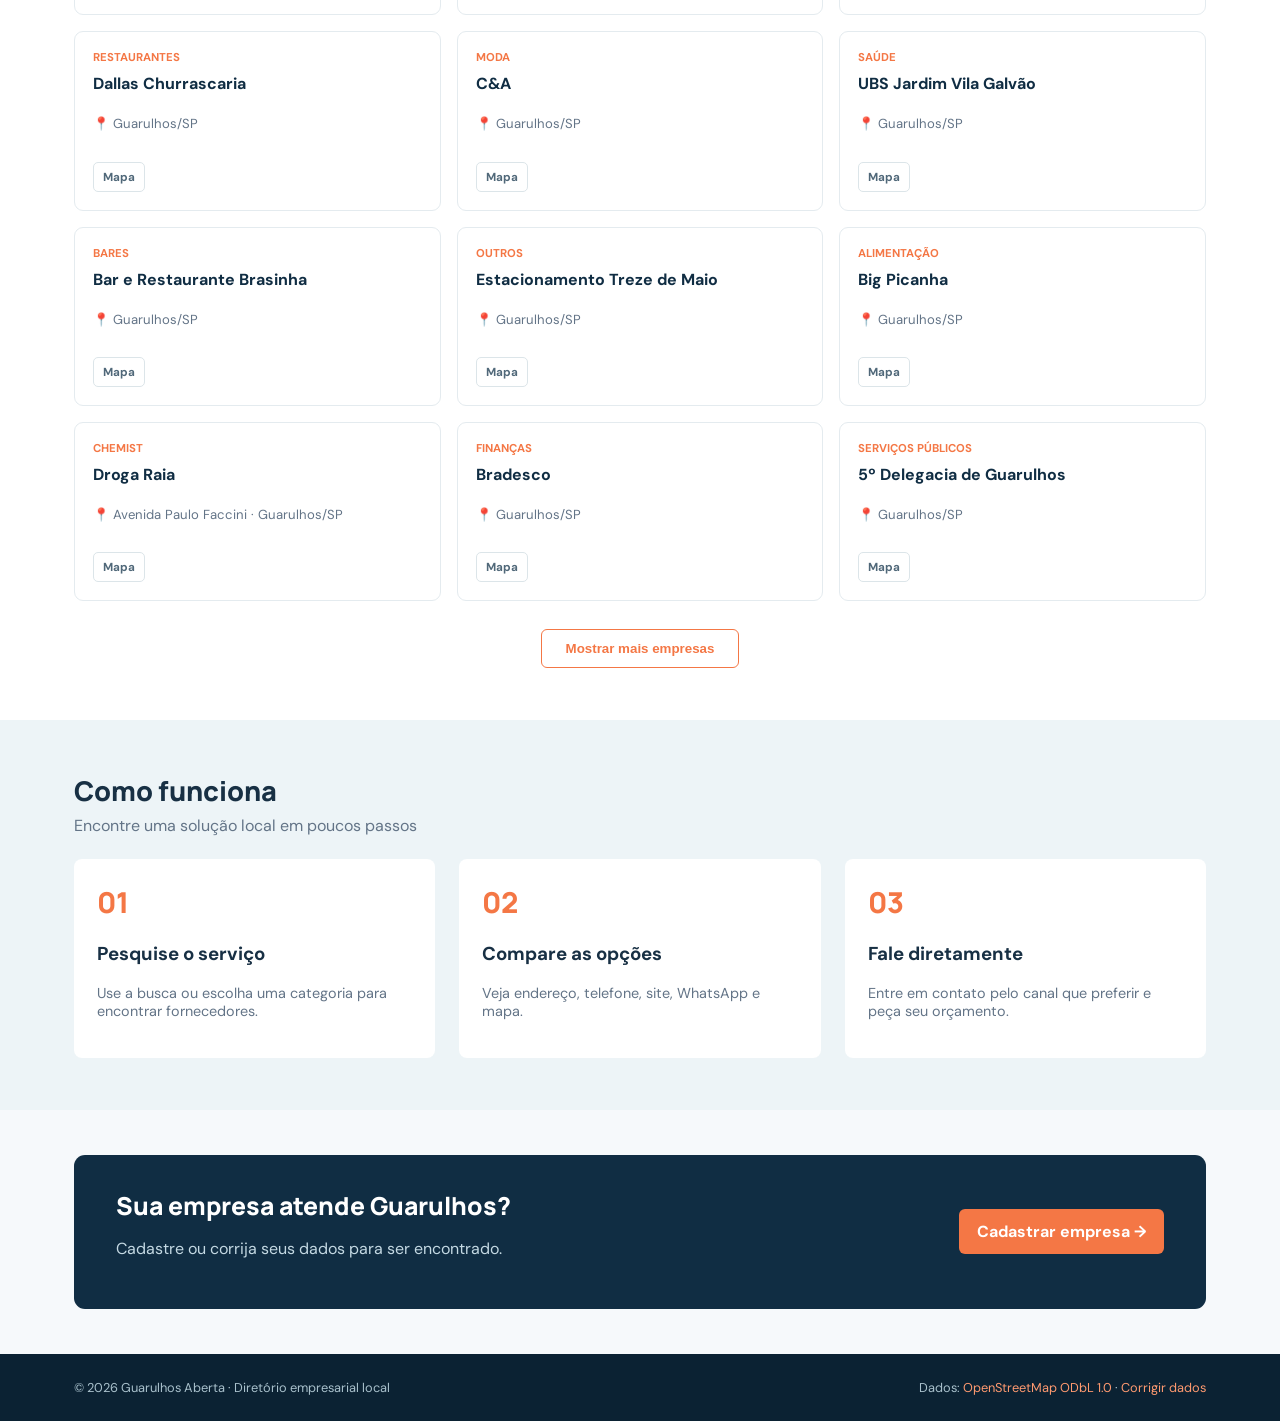
==== commit 293d101b: "fix: corrigir acessibilidade e schema da homepage" ====
--- a/index.html
+++ b/index.html
@@ -1,4 +1,4 @@
-<!doctype html><html lang="pt-BR"><head><meta charset="utf-8"><meta name="viewport" content="width=device-width,initial-scale=1"><title>Guarulhos Aberta — fornecedores e empresas</title><meta name="description" content="Encontre fornecedores e empresas de Guarulhos. Compare contatos, sites, WhatsApp e localização."><link rel="preconnect" href="https://fonts.googleapis.com"><link href="https://fonts.googleapis.com/css2?family=DM+Sans:wght@400;500;600;700&family=Manrope:wght@700;800&display=swap" rel="stylesheet"><style>:root{--n:#102d43;--o:#f47745;--m:#637487;--l:#e4ebef;--bg:#f6f9fb;--g:#16866d}*{box-sizing:border-box}body{margin:0;font-family:'DM Sans',sans-serif;color:#183044;background:var(--bg)}a{text-decoration:none;color:inherit}.c{max-width:1180px;margin:auto;padding:0 24px}header{background:white;border-bottom:1px solid var(--l)}.top{height:76px;display:flex;align-items:center;justify-content:space-between}.brand{font:800 1.2rem Manrope;color:var(--n)}.brand b{color:var(--o)}.mark{display:inline-grid;place-items:center;background:var(--o);color:#fff;border-radius:10px;width:36px;height:36px;margin-right:8px}.nav{display:flex;gap:25px;color:#536778;font-size:.9rem}.nav a:last-child{border:1px solid var(--o);padding:9px 14px;border-radius:6px;color:var(--o);font-weight:700}.hero{background:linear-gradient(115deg,var(--n),#1b4b68);color:#fff;padding:68px 0 76px}.hero-grid{display:grid;grid-template-columns:1fr 390px;gap:55px;align-items:center}.eyebrow{text-transform:uppercase;letter-spacing:.12em;color:#ffb08f;font-size:.75rem;font-weight:700}.hero h1{font:800 clamp(2.2rem,5vw,3.7rem)/1.08 Manrope;letter-spacing:-.04em;max-width:650px}.hero h1 em{font-style:normal;color:#ff986b}.hero-copy{color:#d8e7ef;font-size:1.08rem;max-width:580px}.search{display:flex;background:#fff;padding:8px;border-radius:9px;margin-top:25px;max-width:620px}.search input{flex:1;border:0;outline:0;padding:13px;font:inherit;min-width:0}.search button,.quote button{background:var(--o);color:white;border:0;border-radius:6px;padding:0 22px;font-weight:700;cursor:pointer}.note{color:#adc5d2;font-size:.8rem;margin-top:10px}.quote{background:#fff;color:#183044;border-radius:11px;padding:25px;box-shadow:0 18px 40px #071a2844}.quote h2{font:800 1.35rem Manrope;margin:0 0 8px}.quote p{font-size:.9rem;color:var(--m)}.quote label{display:block;font-size:.78rem;font-weight:700;margin:12px 0 5px}.quote input,.quote select{width:100%;padding:10px;border:1px solid #d8e2e8;border-radius:6px;font:inherit}.quote button{width:100%;padding:12px;margin-top:15px}.trust{background:#fff;border-bottom:1px solid var(--l)}.trust .c{display:flex;justify-content:space-between;padding:19px 0;color:var(--m);font-size:.88rem}.trust b{color:var(--n)}section{padding:52px 0}.head{display:flex;justify-content:space-between;align-items:end;margin-bottom:23px}.head h2{font:800 1.7rem Manrope;margin:0}.head p{color:var(--m);margin:6px 0 0}.link{color:var(--o);font-weight:700}.cats{display:grid;grid-template-columns:repeat(6,1fr);gap:12px}.cat{background:#fff;border:1px solid var(--l);border-radius:8px;text-align:left;padding:15px 12px;cursor:pointer;min-height:98px}.cat:hover{border-color:var(--o);transform:translateY(-2px)}.cat i{display:grid;place-items:center;width:34px;height:34px;background:#fff1eb;color:var(--o);border-radius:7px;font-style:normal;font-weight:800}.cat strong{display:block;font-size:.84rem;margin-top:9px}.cat small{color:var(--m);font-size:.73rem}.directory{background:#fff;border-top:1px solid var(--l)}.tools{display:flex;gap:10px;margin-bottom:19px}.tools input,.tools select{padding:12px;border:1px solid var(--l);border-radius:6px;font:inherit}.tools input{flex:1}.results{color:var(--m);font-size:.83rem;margin-bottom:15px}.cards{display:grid;grid-template-columns:repeat(3,1fr);gap:16px}.card{background:white;border:1px solid var(--l);border-radius:9px;padding:18px;min-height:160px;display:flex;flex-direction:column;gap:8px}.card:hover{border-color:#b8cdd8;box-shadow:0 8px 20px #173d5710}.badge{color:var(--o);font-size:.71rem;font-weight:700;text-transform:uppercase}.card h3{font-size:1rem;color:var(--n);margin:0}.addr{font-size:.82rem;color:var(--m);min-height:25px}.actions{display:flex;gap:6px;flex-wrap:wrap;margin-top:auto}.action{border:1px solid #dce5e9;border-radius:5px;padding:6px 9px;font-size:.73rem;font-weight:700;color:#506879}.action:hover{border-color:var(--o);color:var(--o)}.wp{background:#e9f8f3;border-color:#c8eee1;color:var(--g)}.details{background:#fff7f3;border-color:#ffd7c7;color:#c95629}.more{display:block;margin:28px auto 0;padding:11px 24px;background:#fff;color:var(--o);border:1px solid var(--o);border-radius:6px;font-weight:700;cursor:pointer}.steps{background:#edf4f7}.steps-grid{display:grid;grid-template-columns:repeat(3,1fr);gap:24px}.step{background:#fff;padding:23px;border-radius:8px}.num{font:800 1.8rem Manrope;color:var(--o)}.step p{color:var(--m);font-size:.9rem}.banner{padding:45px 0}.banner-box{background:var(--n);color:#fff;border-radius:11px;padding:34px 42px;display:flex;justify-content:space-between;align-items:center}.banner h2{font:800 1.55rem Manrope;margin:0}.banner p{color:#c4d9e3}.banner a{background:var(--o);padding:12px 18px;border-radius:6px;font-weight:700}footer{background:#0b2233;color:#a9c1cc;padding:25px 0;font-size:.8rem}footer .c{display:flex;justify-content:space-between}footer a{color:#ff9a70}@media(max-width:900px){.hero-grid{grid-template-columns:1fr}.cats{grid-template-columns:repeat(3,1fr)}.cards{grid-template-columns:repeat(2,1fr)}}@media(max-width:600px){.nav{display:none}.hero{padding:45px 0}.search{display:block;background:transparent;padding:0}.search input{width:100%;border-radius:6px;margin-bottom:7px}.search button{width:100%;padding:12px}.trust .c{display:grid;grid-template-columns:1fr 1fr;gap:10px}.cats,.cards,.steps-grid{grid-template-columns:1fr 1fr}.tools{display:block}.tools>*{width:100%;margin-bottom:7px}.banner-box{display:block;padding:27px}.banner a{display:inline-block;margin-top:12px}footer .c{display:block}}
-</style></head><body><header><div class="c top"><a class="brand" href="/"><span class="mark">⌕</span>Guarulhos <b>Aberta</b></a><nav class="nav"><a href="#categorias">Categorias</a><a href="#empresas">Fornecedores</a><a href="#como">Como funciona</a><a href="#cadastre">Cadastre sua empresa</a></nav></div></header><main><section class="hero"><div class="c hero-grid"><div><div class="eyebrow">Diretório empresarial de Guarulhos</div><h1>Encontre o fornecedor certo para sua <em>empresa</em></h1><p class="hero-copy">Pesquise empresas, serviços e profissionais da cidade. Veja contatos, site, WhatsApp e localização em um só lugar.</p><div class="search"><input id="hero" placeholder="O que você precisa? Ex.: contabilidade, gráfica..."><button onclick="heroSearch()">Pesquisar</button></div><div class="note">Dados públicos mapeados em Guarulhos · Fonte: OpenStreetMap</div></div><div class="quote"><h2>Precisa de um orçamento?</h2><p>Conte o que sua empresa precisa e encontre opções locais para comparar.</p><label>Qual serviço?</label><select id="qcat"><option>Selecione uma categoria</option><option>Contabilidade</option><option>Motofrete e logística</option><option>Marketing e design</option><option>Manutenção</option><option>Outros serviços</option></select><label>Seu e-mail ou WhatsApp</label><input id="qcontact" placeholder="(11) 99999-9999"><button onclick="quote()">Quero receber opções</button></div></div></section><section class="trust"><div class="c"><span>✓ <b>1.502</b> empresas</span><span>✓ <b>379</b> telefones</span><span>✓ <b>377</b> WhatsApps</span><span>✓ Busca <b>gratuita</b></span></div></section><section id="categorias"><div class="c"><div class="head"><div><h2>Encontre por categoria</h2><p>As categorias mais procuradas em Guarulhos</p></div><a class="link" href="#empresas">Ver todas →</a></div><div id="cats" class="cats"></div></div></section><section id="empresas" class="directory"><div class="c"><div class="head"><div><h2>Fornecedores em destaque</h2><p>Empresas cadastradas na base pública local</p></div></div><div class="tools"><input id="search" placeholder="Buscar por nome, bairro ou categoria..."><select id="filter"><option value="">Todas as categorias</option></select></div><div id="count" class="results"></div><div id="cards" class="cards"></div><button id="more" class="more" onclick="more()">Mostrar mais empresas</button></div></section><section id="como" class="steps"><div class="c"><div class="head"><div><h2>Como funciona</h2><p>Encontre uma solução local em poucos passos</p></div></div><div class="steps-grid"><div class="step"><div class="num">01</div><h3>Pesquise o serviço</h3><p>Use a busca ou escolha uma categoria para encontrar fornecedores.</p></div><div class="step"><div class="num">02</div><h3>Compare as opções</h3><p>Veja endereço, telefone, site, WhatsApp e mapa.</p></div><div class="step"><div class="num">03</div><h3>Fale diretamente</h3><p>Entre em contato pelo canal que preferir e peça seu orçamento.</p></div></div></div></section><section id="cadastre" class="banner"><div class="c"><div class="banner-box"><div><h2>Sua empresa atende Guarulhos?</h2><p>Cadastre ou corrija seus dados para ser encontrado.</p></div><a href="/claim.html">Cadastrar empresa →</a></div></div></section></main><footer><div class="c"><span>© 2026 Guarulhos Aberta · Diretório empresarial local</span><span>Dados: <a href="https://www.openstreetmap.org" target="_blank">OpenStreetMap ODbL 1.0</a> · <a href="mailto:contato@guarulhosaberta.com.br">Corrigir dados</a></span></div></footer><script>
+<!doctype html><html lang="pt-BR"><head><meta charset="utf-8"><meta name="viewport" content="width=device-width,initial-scale=1"><title>Empresas de Guarulhos | Guarulhos Aberta</title><meta name="description" content="Encontre empresas e fornecedores de Guarulhos com contatos, categorias, sites e localização verificados por fonte."><link rel="canonical" href="https://guarulhos-aberta.vercel.app/"><meta property="og:title" content="Empresas de Guarulhos | Guarulhos Aberta"><meta property="og:description" content="Diretório local com fontes transparentes, categorias e contatos de empresas de Guarulhos."><meta property="og:type" content="website"><meta property="og:url" content="https://guarulhos-aberta.vercel.app/"><script type="application/ld+json">{"@context":"https://schema.org","@type":"WebSite","@id":"https://guarulhos-aberta.vercel.app/#website","url":"https://guarulhos-aberta.vercel.app/","name":"Guarulhos Aberta","description":"Diretório local de empresas e fornecedores com fontes transparentes.","inLanguage":"pt-BR","publisher":{"@type":"Organization","@id":"https://guarulhos-aberta.vercel.app/#organization","name":"Guarulhos Aberta","url":"https://guarulhos-aberta.vercel.app/"}}</script><link rel="preconnect" href="https://fonts.googleapis.com"><link href="https://fonts.googleapis.com/css2?family=DM+Sans:wght@400;500;600;700&family=Manrope:wght@700;800&display=swap" rel="stylesheet"><style>:root{--n:#102d43;--o:#f47745;--m:#637487;--l:#e4ebef;--bg:#f6f9fb;--g:#16866d}.sr-only{position:absolute;width:1px;height:1px;padding:0;margin:-1px;overflow:hidden;clip:rect(0,0,0,0);white-space:nowrap;border:0}*{box-sizing:border-box}body{margin:0;font-family:'DM Sans',sans-serif;color:#183044;background:var(--bg)}a{text-decoration:none;color:inherit}.c{max-width:1180px;margin:auto;padding:0 24px}header{background:white;border-bottom:1px solid var(--l)}.top{height:76px;display:flex;align-items:center;justify-content:space-between}.brand{font:800 1.2rem Manrope;color:var(--n)}.brand b{color:var(--o)}.mark{display:inline-grid;place-items:center;background:var(--o);color:#fff;border-radius:10px;width:36px;height:36px;margin-right:8px}.nav{display:flex;gap:25px;color:#536778;font-size:.9rem}.nav a:last-child{border:1px solid var(--o);padding:9px 14px;border-radius:6px;color:var(--o);font-weight:700}.hero{background:linear-gradient(115deg,var(--n),#1b4b68);color:#fff;padding:68px 0 76px}.hero-grid{display:grid;grid-template-columns:1fr 390px;gap:55px;align-items:center}.eyebrow{text-transform:uppercase;letter-spacing:.12em;color:#ffb08f;font-size:.75rem;font-weight:700}.hero h1{font:800 clamp(2.2rem,5vw,3.7rem)/1.08 Manrope;letter-spacing:-.04em;max-width:650px}.hero h1 em{font-style:normal;color:#ff986b}.hero-copy{color:#d8e7ef;font-size:1.08rem;max-width:580px}.search{display:flex;background:#fff;padding:8px;border-radius:9px;margin-top:25px;max-width:620px}.search input{flex:1;border:0;outline:0;padding:13px;font:inherit;min-width:0}.search button,.quote button{background:var(--o);color:white;border:0;border-radius:6px;padding:0 22px;font-weight:700;cursor:pointer}.note{color:#adc5d2;font-size:.8rem;margin-top:10px}.quote{background:#fff;color:#183044;border-radius:11px;padding:25px;box-shadow:0 18px 40px #071a2844}.quote h2{font:800 1.35rem Manrope;margin:0 0 8px}.quote p{font-size:.9rem;color:var(--m)}.quote label{display:block;font-size:.78rem;font-weight:700;margin:12px 0 5px}.quote input,.quote select{width:100%;padding:10px;border:1px solid #d8e2e8;border-radius:6px;font:inherit}.quote button{width:100%;padding:12px;margin-top:15px}.trust{background:#fff;border-bottom:1px solid var(--l)}.trust .c{display:flex;justify-content:space-between;padding:19px 0;color:var(--m);font-size:.88rem}.trust b{color:var(--n)}section{padding:52px 0}.head{display:flex;justify-content:space-between;align-items:end;margin-bottom:23px}.head h2{font:800 1.7rem Manrope;margin:0}.head p{color:var(--m);margin:6px 0 0}.link{color:var(--o);font-weight:700}.cats{display:grid;grid-template-columns:repeat(6,1fr);gap:12px}.cat{background:#fff;border:1px solid var(--l);border-radius:8px;text-align:left;padding:15px 12px;cursor:pointer;min-height:98px}.cat:hover{border-color:var(--o);transform:translateY(-2px)}.cat i{display:grid;place-items:center;width:34px;height:34px;background:#fff1eb;color:var(--o);border-radius:7px;font-style:normal;font-weight:800}.cat strong{display:block;font-size:.84rem;margin-top:9px}.cat small{color:var(--m);font-size:.73rem}.directory{background:#fff;border-top:1px solid var(--l)}.tools{display:flex;gap:10px;margin-bottom:19px}.tools input,.tools select{padding:12px;border:1px solid var(--l);border-radius:6px;font:inherit}.tools input{flex:1}.results{color:var(--m);font-size:.83rem;margin-bottom:15px}.cards{display:grid;grid-template-columns:repeat(3,1fr);gap:16px}.card{background:white;border:1px solid var(--l);border-radius:9px;padding:18px;min-height:160px;display:flex;flex-direction:column;gap:8px}.card:hover{border-color:#b8cdd8;box-shadow:0 8px 20px #173d5710}.badge{color:var(--o);font-size:.71rem;font-weight:700;text-transform:uppercase}.card h3{font-size:1rem;color:var(--n);margin:0}.addr{font-size:.82rem;color:var(--m);min-height:25px}.actions{display:flex;gap:6px;flex-wrap:wrap;margin-top:auto}.action{border:1px solid #dce5e9;border-radius:5px;padding:6px 9px;font-size:.73rem;font-weight:700;color:#506879}.action:hover{border-color:var(--o);color:var(--o)}.wp{background:#e9f8f3;border-color:#c8eee1;color:var(--g)}.details{background:#fff7f3;border-color:#ffd7c7;color:#c95629}.more{display:block;margin:28px auto 0;padding:11px 24px;background:#fff;color:var(--o);border:1px solid var(--o);border-radius:6px;font-weight:700;cursor:pointer}.steps{background:#edf4f7}.steps-grid{display:grid;grid-template-columns:repeat(3,1fr);gap:24px}.step{background:#fff;padding:23px;border-radius:8px}.num{font:800 1.8rem Manrope;color:var(--o)}.step p{color:var(--m);font-size:.9rem}.banner{padding:45px 0}.banner-box{background:var(--n);color:#fff;border-radius:11px;padding:34px 42px;display:flex;justify-content:space-between;align-items:center}.banner h2{font:800 1.55rem Manrope;margin:0}.banner p{color:#c4d9e3}.banner a{background:var(--o);padding:12px 18px;border-radius:6px;font-weight:700}footer{background:#0b2233;color:#a9c1cc;padding:25px 0;font-size:.8rem}footer .c{display:flex;justify-content:space-between}footer a{color:#ff9a70}@media(max-width:900px){.hero-grid{grid-template-columns:1fr}.cats{grid-template-columns:repeat(3,1fr)}.cards{grid-template-columns:repeat(2,1fr)}}@media(max-width:600px){.nav{display:none}.hero{padding:45px 0}.search{display:block;background:transparent;padding:0}.search input{width:100%;border-radius:6px;margin-bottom:7px}.search button{width:100%;padding:12px}.trust .c{display:grid;grid-template-columns:1fr 1fr;gap:10px}.cats,.cards,.steps-grid{grid-template-columns:1fr 1fr}.tools{display:block}.tools>*{width:100%;margin-bottom:7px}.banner-box{display:block;padding:27px}.banner a{display:inline-block;margin-top:12px}footer .c{display:block}}
+</style></head><body><header><div class="c top"><a class="brand" href="/"><span class="mark">⌕</span>Guarulhos <b>Aberta</b></a><nav class="nav"><a href="#categorias">Categorias</a><a href="#empresas">Fornecedores</a><a href="#como">Como funciona</a><a href="#cadastre">Cadastre sua empresa</a></nav></div></header><main><section class="hero"><div class="c hero-grid"><div><div class="eyebrow">Diretório empresarial de Guarulhos</div><h1>Encontre o fornecedor certo para sua <em>empresa</em></h1><p class="hero-copy">Pesquise empresas, serviços e profissionais da cidade. Veja contatos, site, WhatsApp e localização em um só lugar.</p><div class="search"><label class="sr-only" for="hero">Buscar empresa ou serviço</label><input id="hero" name="q" type="search" autocomplete="off" placeholder="O que você precisa? Ex.: contabilidade, gráfica..."><button type="button" onclick="heroSearch()">Pesquisar</button></div><div class="note">Dados públicos mapeados em Guarulhos · Fonte: OpenStreetMap</div></div><div class="quote"><h2>Precisa de um orçamento?</h2><p>Conte o que sua empresa precisa e encontre opções locais para comparar.</p><label for="qcat">Qual serviço?</label><select id="qcat" aria-label="Qual serviço?"><option>Selecione uma categoria</option><option>Contabilidade</option><option>Motofrete e logística</option><option>Marketing e design</option><option>Manutenção</option><option>Outros serviços</option></select><label class="sr-only" for="qcontact">Seu e-mail ou WhatsApp</label><input id="qcontact" name="contact" autocomplete="email tel" placeholder="(11) 99999-9999"><button onclick="quote()">Quero receber opções</button></div></div></section><section class="trust"><div class="c"><span>✓ <b>1.502</b> empresas</span><span>✓ <b>379</b> telefones</span><span>✓ <b>377</b> WhatsApps</span><span>✓ Busca <b>gratuita</b></span></div></section><section id="categorias"><div class="c"><div class="head"><div><h2>Encontre por categoria</h2><p>As categorias mais procuradas em Guarulhos</p></div><a class="link" href="#empresas">Ver todas →</a></div><div id="cats" class="cats"></div></div></section><section id="empresas" class="directory"><div class="c"><div class="head"><div><h2>Fornecedores em destaque</h2><p>Empresas cadastradas na base pública local</p></div></div><div class="tools"><label class="sr-only" for="search">Buscar por nome, bairro ou categoria</label><input id="search" name="q" type="search" autocomplete="off" placeholder="Buscar por nome, bairro ou categoria..."><label class="sr-only" for="filter">Filtrar por categoria</label><select id="filter" name="category"><option value="">Todas as categorias</option></select></div><div id="count" class="results"></div><div id="cards" class="cards"></div><button id="more" class="more" onclick="more()">Mostrar mais empresas</button></div></section><section id="como" class="steps"><div class="c"><div class="head"><div><h2>Como funciona</h2><p>Encontre uma solução local em poucos passos</p></div></div><div class="steps-grid"><div class="step"><div class="num">01</div><h3>Pesquise o serviço</h3><p>Use a busca ou escolha uma categoria para encontrar fornecedores.</p></div><div class="step"><div class="num">02</div><h3>Compare as opções</h3><p>Veja endereço, telefone, site, WhatsApp e mapa.</p></div><div class="step"><div class="num">03</div><h3>Fale diretamente</h3><p>Entre em contato pelo canal que preferir e peça seu orçamento.</p></div></div></div></section><section id="cadastre" class="banner"><div class="c"><div class="banner-box"><div><h2>Sua empresa atende Guarulhos?</h2><p>Cadastre ou corrija seus dados para ser encontrado.</p></div><a href="/claim.html">Cadastrar empresa →</a></div></div></section></main><footer><div class="c"><span>© 2026 Guarulhos Aberta · Diretório empresarial local</span><span>Dados: <a href="https://www.openstreetmap.org" target="_blank">OpenStreetMap ODbL 1.0</a> · <a href="mailto:contato@guarulhosaberta.com.br">Corrigir dados</a></span></div></footer><script>
 const L={restaurantes:'Restaurantes',alimentacao:'Alimentação',moda:'Moda',financas:'Finanças',automoveis:'Automóveis',shopping:'Shopping',bares:'Bares',supermercados:'Supermercados',saude:'Saúde',hospedagem:'Hospedagem',religiao:'Religiões','servicos-publicos':'Serviços públicos',mercados:'Mercados',beleza:'Beleza',esportes:'Esportes',tecnologia:'Tecnologia',servicos:'Serviços',transporte:'Transporte',turismo:'Turismo',educacao:'Educação',postos:'Postos',artesanato:'Artesanato',escritorios:'Escritórios',outros:'Outros'};let D=[],F=[],N=0;const P=12;const $=id=>document.getElementById(id);async function init(){D=await(await fetch('data/companies.json')).json();let x={};D.forEach(c=>x[c.category]=(x[c.category]||0)+1);let a=Object.entries(x).sort((i,j)=>j[1]-i[1]);$('cats').innerHTML=a.slice(0,12).map(([k,n])=>`<button class="cat" onclick="cat('${k}')"><i>${(L[k]||k).slice(0,2)}</i><strong>${L[k]||k}</strong><small>${n} empresas</small></button>`).join('');$('filter').innerHTML+=[...a].map(([k,n])=>`<option value="${k}">${L[k]||k} (${n})</option>`).join('');filter()}function cat(k){$('filter').value=k;$('empresas').scrollIntoView({behavior:'smooth'});filter()}function heroSearch(){$('search').value=$('hero').value;$('empresas').scrollIntoView({behavior:'smooth'});filter()}function filter(){let q=$('search').value.toLowerCase().trim(),k=$('filter').value;F=D.filter(c=>(!k||c.category===k)&&(!q||`${c.name} ${c.category_label} ${c.neighbourhood||''} ${c.address||''}`.toLowerCase().includes(q)));N=0;$('cards').innerHTML='';render()}function render(){let a=F.slice(N,N+P);$('cards').insertAdjacentHTML('beforeend',a.map(card).join(''));N+=a.length;$('count').textContent=`${F.length.toLocaleString('pt-BR')} empresa(s) encontrada(s)`;$('more').style.display=N<F.length?'block':'none'}function more(){render()}function esc(x){return String(x||'').replace(/[&<>"']/g,m=>({'&':'&amp;','<':'&lt;','>':'&gt;','"':'&quot;',"'":'&#039;'}[m]))}function card(c){let a=[c.address,c.neighbourhood,c.city+'/SP'].filter(Boolean).join(' · ');return `<article class="card"><div class="badge">${L[c.category]||c.category_label||'Empresa local'}</div><h3>${esc(c.name)}</h3><p class="addr">${a?'📍 '+esc(a):'Contato e localização não informados'}</p><div class="actions">${c.whatsapp?`<a class="action wp" target="_blank" href="${c.whatsapp}">WhatsApp</a>`:''}${c.phone?`<a class="action" href="tel:${c.phone}">Telefone</a>`:''}${c.website?`<a class="action" target="_blank" href="${c.website}">Site</a>`:''}${c.lat&&c.lng?`<a class="action" target="_blank" href="https://www.openstreetmap.org/?mlat=${c.lat}&mlon=${c.lng}#map=17/${c.lat}/${c.lng}">Mapa</a>`:''}</div></article>`}function quote(){let c=$('qcontact').value,k=$('qcat').value;if(!c||k==='Selecione uma categoria')return alert('Preencha categoria e seu contato.');location.href=`mailto:contato@guarulhosaberta.com.br?subject=Solicitação de orçamento - ${encodeURIComponent(k)}&body=${encodeURIComponent('Contato: '+c)}`}$('search').addEventListener('input',filter);$('filter').addEventListener('change',filter);init();
 </script></body></html>
